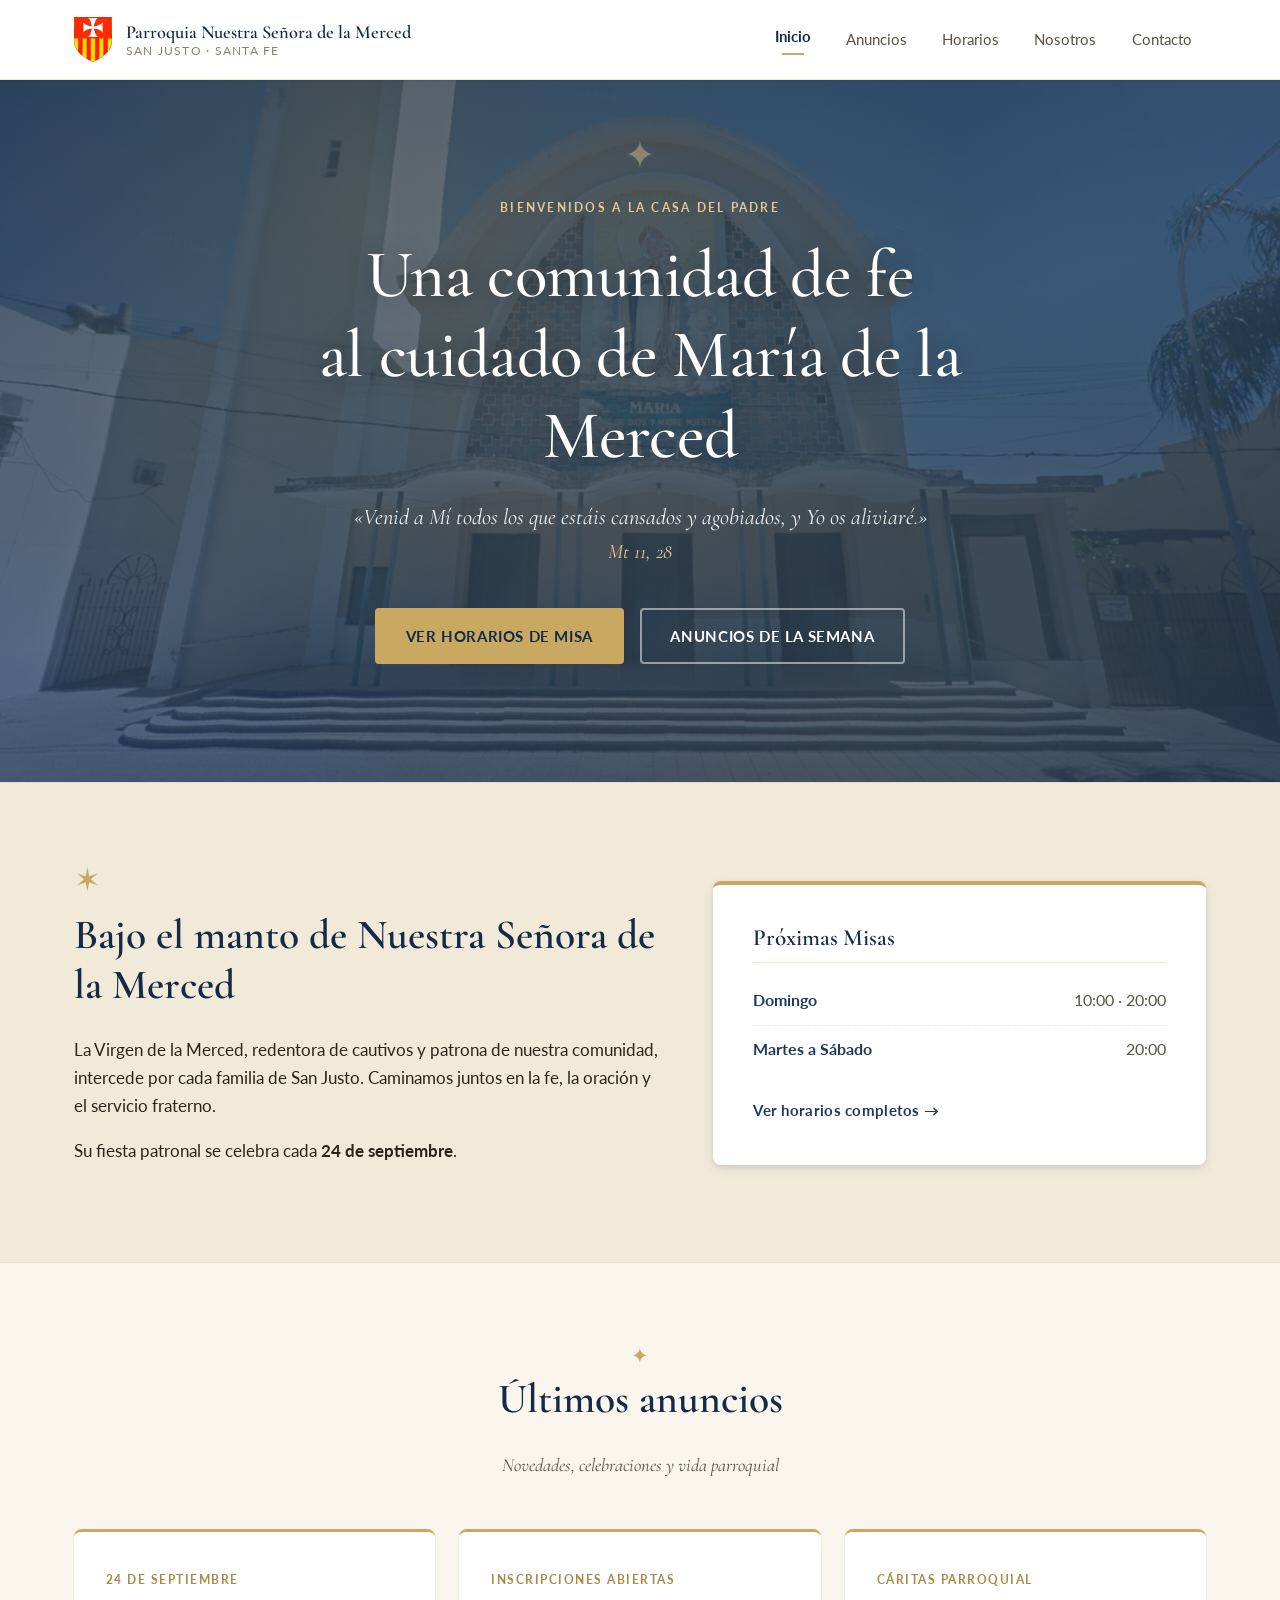
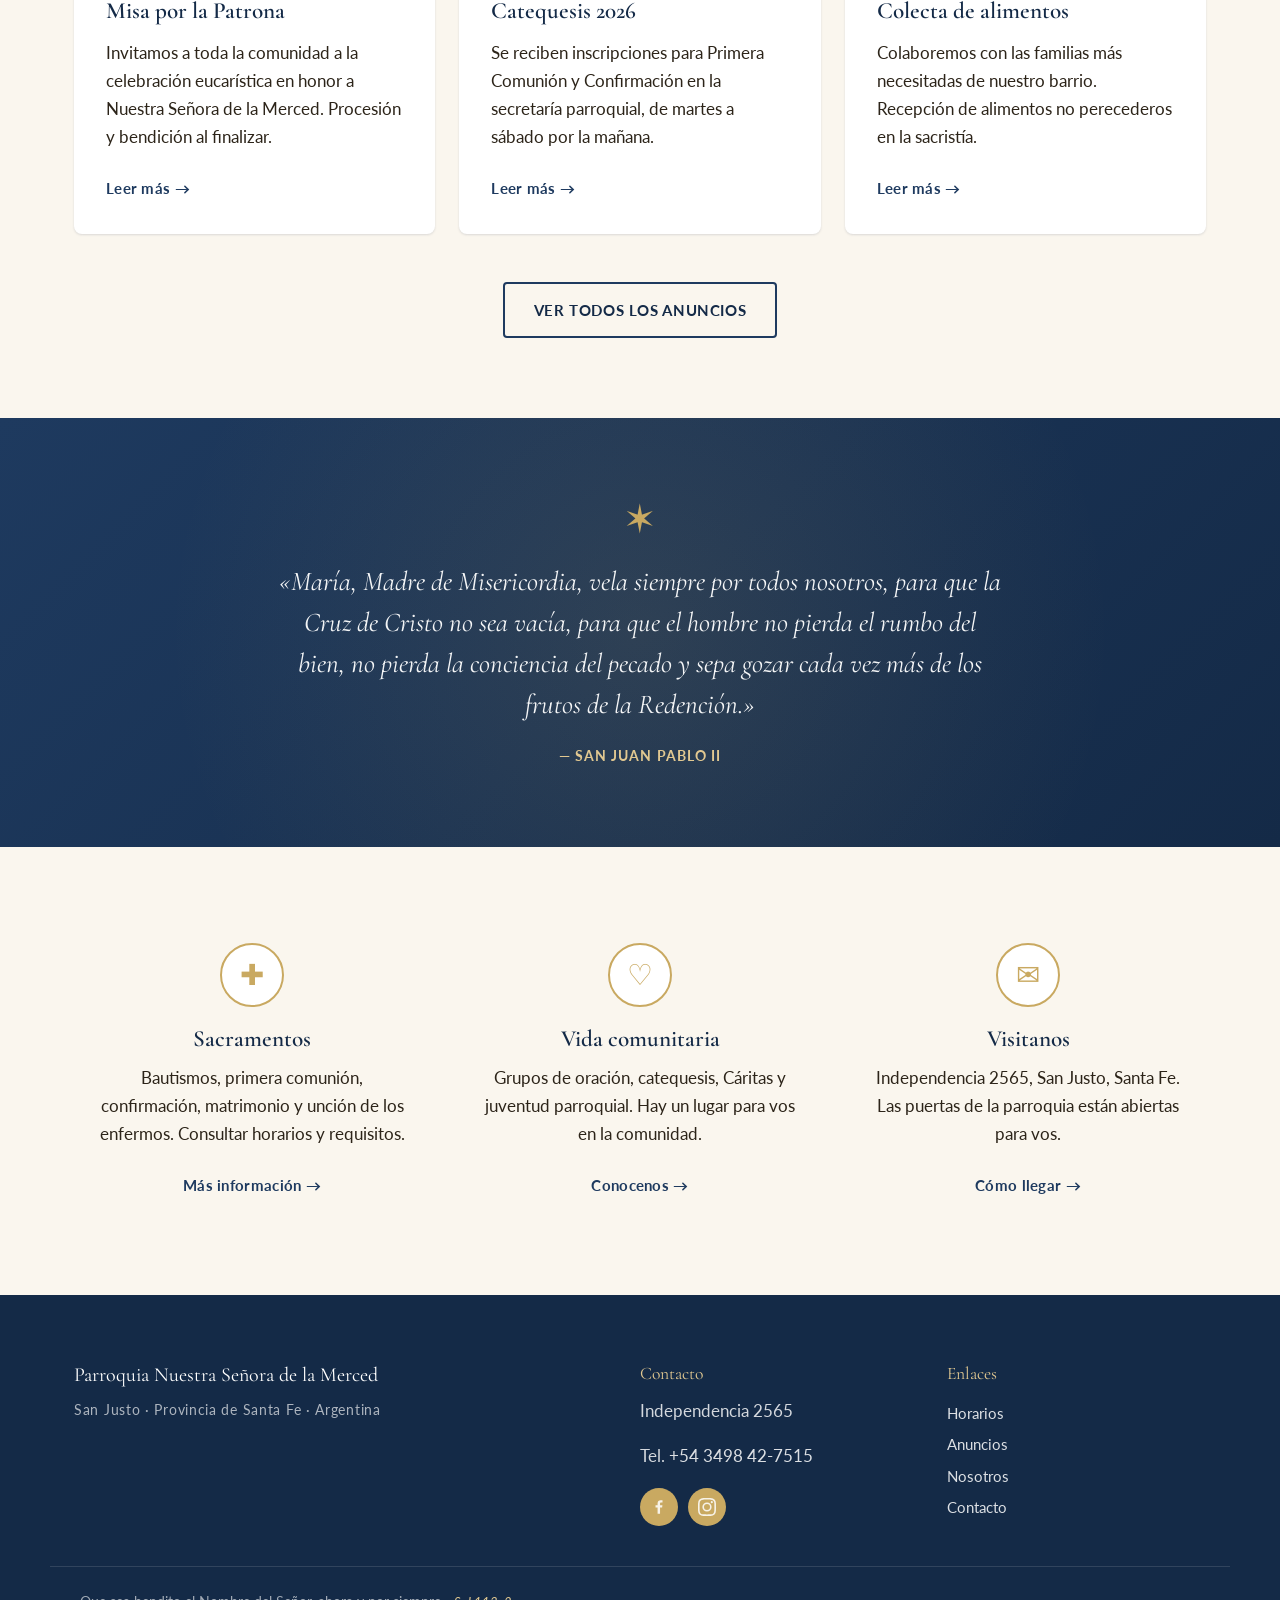
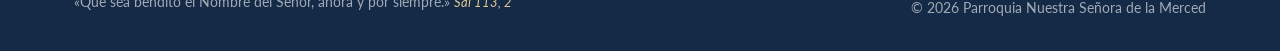
==== index.html @ 60b3f8a2 "Sitio web inicial Parroquia Nuestra Señora de la Merced Sitio estático multipágina con estética cató" ====
<!DOCTYPE html>
<html lang="es-AR">
<head>
  <meta charset="UTF-8">
  <meta name="viewport" content="width=device-width, initial-scale=1.0">
  <title>Parroquia Nuestra Señora de la Merced — San Justo, Santa Fe</title>
  <meta name="description" content="Comunidad parroquial Nuestra Señora de la Merced en San Justo, provincia de Santa Fe. Horarios de misa, anuncios, sacramentos y vida parroquial.">
  <link rel="icon" type="image/x-icon" href="img/favicon.ico">
  <link rel="preconnect" href="https://fonts.googleapis.com">
  <link rel="preconnect" href="https://fonts.gstatic.com" crossorigin>
  <link href="https://fonts.googleapis.com/css2?family=Cormorant+Garamond:wght@400;500;600;700&family=Lato:wght@300;400;700&display=swap" rel="stylesheet">
  <link rel="stylesheet" href="css/styles.css">
</head>
<body>
  <header class="site-header">
    <div class="header-inner container">
      <a href="index.html" class="brand">
        <span class="brand-mark"><img src="img/escudo.png" alt="Escudo parroquial"></span>
        <span class="brand-text">
          <span class="brand-title">Parroquia Nuestra Señora de la Merced</span>
          <span class="brand-sub">San Justo &middot; Santa Fe</span>
        </span>
      </a>
      <button class="nav-toggle" aria-label="Abrir menú" aria-expanded="false">
        <span></span><span></span><span></span>
      </button>
      <nav class="site-nav" aria-label="Principal">
        <a href="index.html" class="active">Inicio</a>
        <a href="anuncios.html">Anuncios</a>
        <a href="horarios.html">Horarios</a>
        <a href="nosotros.html">Nosotros</a>
        <a href="contacto.html">Contacto</a>
      </nav>
    </div>
  </header>

  <main>
    <section class="hero">
      <div class="hero-overlay"></div>
      <div class="hero-content container">
        <p class="eyebrow">Bienvenidos a la casa del Padre</p>
        <h1>Una comunidad de fe<br>al cuidado de María de la Merced</h1>
        <p class="hero-tagline">«Venid a Mí todos los que estáis cansados y agobiados, y Yo os aliviaré.» <span class="cite">Mt 11, 28</span></p>
        <div class="hero-actions">
          <a href="horarios.html" class="btn btn-primary">Ver horarios de misa</a>
          <a href="anuncios.html" class="btn btn-ghost">Anuncios de la semana</a>
        </div>
      </div>
    </section>

    <section class="feature-banner" aria-label="Bienvenida">
      <img src="img/interior.jpg" alt="Interior del templo de Nuestra Señora de la Merced — San Justo, Arquidiócesis de Santa Fe">
    </section>

    <section class="section section-alt">
      <div class="container two-col">
        <div class="ornament-block">
          <div class="ornament" aria-hidden="true">✶</div>
          <h2>Bajo el manto de Nuestra Señora de la Merced</h2>
          <p>La Virgen de la Merced, redentora de cautivos y patrona de nuestra comunidad, intercede por cada familia de San Justo. Caminamos juntos en la fe, la oración y el servicio fraterno.</p>
          <p>Su fiesta patronal se celebra cada <strong>24 de septiembre</strong>.</p>
        </div>
        <div class="schedule-card">
          <h3>Próximas Misas</h3>
          <ul class="mini-schedule">
            <li><span class="day">Domingo</span><span class="time">10:00 &middot; 20:00</span></li>
            <li><span class="day">Martes a Sábado</span><span class="time">20:00</span></li>
          </ul>
          <a href="horarios.html" class="link-arrow">Ver horarios completos →</a>
        </div>
      </div>
    </section>

    <section class="section">
      <div class="container">
        <header class="section-header">
          <span class="ornament-mini" aria-hidden="true">✦</span>
          <h2>Últimos anuncios</h2>
          <p class="section-sub">Novedades, celebraciones y vida parroquial</p>
        </header>
        <div class="cards-grid">
          <article class="card">
            <span class="card-date">24 de septiembre</span>
            <h3>Misa por la Patrona</h3>
            <p>Invitamos a toda la comunidad a la celebración eucarística en honor a Nuestra Señora de la Merced. Procesión y bendición al finalizar.</p>
            <a href="anuncios.html" class="link-arrow">Leer más →</a>
          </article>
          <article class="card">
            <span class="card-date">Inscripciones abiertas</span>
            <h3>Catequesis 2026</h3>
            <p>Se reciben inscripciones para Primera Comunión y Confirmación en la secretaría parroquial, de martes a sábado por la mañana.</p>
            <a href="anuncios.html" class="link-arrow">Leer más →</a>
          </article>
          <article class="card">
            <span class="card-date">Cáritas parroquial</span>
            <h3>Colecta de alimentos</h3>
            <p>Colaboremos con las familias más necesitadas de nuestro barrio. Recepción de alimentos no perecederos en la sacristía.</p>
            <a href="anuncios.html" class="link-arrow">Leer más →</a>
          </article>
        </div>
        <div class="centered-action">
          <a href="anuncios.html" class="btn btn-outline">Ver todos los anuncios</a>
        </div>
      </div>
    </section>

    <section class="section section-dark">
      <div class="container quote-block">
        <div class="ornament-large" aria-hidden="true">✶</div>
        <blockquote>
          «María, Madre de Misericordia, vela siempre por todos nosotros, para que la Cruz de Cristo no sea vacía, para que el hombre no pierda el rumbo del bien, no pierda la conciencia del pecado y sepa gozar cada vez más de los frutos de la Redención.»
        </blockquote>
        <p class="quote-author">— San Juan Pablo II</p>
      </div>
    </section>

    <section class="section">
      <div class="container three-col">
        <div class="info-block">
          <div class="info-icon" aria-hidden="true">✚</div>
          <h3>Sacramentos</h3>
          <p>Bautismos, primera comunión, confirmación, matrimonio y unción de los enfermos. Consultar horarios y requisitos.</p>
          <a href="horarios.html" class="link-arrow">Más información →</a>
        </div>
        <div class="info-block">
          <div class="info-icon" aria-hidden="true">♡</div>
          <h3>Vida comunitaria</h3>
          <p>Grupos de oración, catequesis, Cáritas y juventud parroquial. Hay un lugar para vos en la comunidad.</p>
          <a href="nosotros.html" class="link-arrow">Conocenos →</a>
        </div>
        <div class="info-block">
          <div class="info-icon" aria-hidden="true">✉</div>
          <h3>Visitanos</h3>
          <p>Independencia 2565, San Justo, Santa Fe. Las puertas de la parroquia están abiertas para vos.</p>
          <a href="contacto.html" class="link-arrow">Cómo llegar →</a>
        </div>
      </div>
    </section>
  </main>

  <footer class="site-footer">
    <div class="container footer-grid">
      <div>
        <p class="footer-brand">Parroquia Nuestra Señora de la Merced</p>
        <p class="footer-sub">San Justo &middot; Provincia de Santa Fe &middot; Argentina</p>
      </div>
      <div>
        <p class="footer-heading">Contacto</p>
        <p>Independencia 2565</p>
        <p>Tel. <a href="tel:+543498427515">+54 3498 42-7515</a></p>
        <div class="footer-social">
          <a href="https://www.facebook.com/lamercedsj/" target="_blank" rel="noopener" class="social-link" aria-label="Facebook">
            <svg viewBox="0 0 24 24" aria-hidden="true"><path d="M13.397 20.997v-8.196h2.765l.412-3.209h-3.177V7.548c0-.926.258-1.56 1.587-1.56h1.684V3.127c-.292-.039-1.292-.125-2.46-.125-2.434 0-4.097 1.486-4.097 4.213v2.355h-2.752v3.209h2.752v8.218h3.286z"/></svg>
          </a>
          <a href="https://www.instagram.com/lamercedsj/" target="_blank" rel="noopener" class="social-link" aria-label="Instagram">
            <svg viewBox="0 0 24 24" aria-hidden="true"><path d="M12 2.163c3.204 0 3.584.012 4.85.07 3.252.148 4.771 1.691 4.919 4.919.058 1.265.069 1.645.069 4.849 0 3.205-.012 3.584-.069 4.849-.149 3.225-1.664 4.771-4.919 4.919-1.266.058-1.644.07-4.85.07-3.204 0-3.584-.012-4.849-.07-3.26-.149-4.771-1.699-4.919-4.92-.058-1.265-.07-1.644-.07-4.849 0-3.204.013-3.583.07-4.849.149-3.227 1.664-4.771 4.919-4.919 1.266-.057 1.645-.069 4.849-.069zM12 0C8.741 0 8.333.014 7.053.072 2.695.272.273 2.69.073 7.052.014 8.333 0 8.741 0 12c0 3.259.014 3.668.072 4.948.2 4.358 2.618 6.78 6.98 6.98C8.333 23.986 8.741 24 12 24c3.259 0 3.668-.014 4.948-.072 4.354-.2 6.782-2.618 6.979-6.98.059-1.28.073-1.689.073-4.948 0-3.259-.014-3.667-.072-4.947-.196-4.354-2.617-6.78-6.979-6.98C15.668.014 15.259 0 12 0zm0 5.838a6.162 6.162 0 100 12.324 6.162 6.162 0 000-12.324zM12 16a4 4 0 110-8 4 4 0 010 8zm6.406-11.845a1.44 1.44 0 100 2.881 1.44 1.44 0 000-2.881z"/></svg>
          </a>
        </div>
      </div>
      <div>
        <p class="footer-heading">Enlaces</p>
        <ul class="footer-links">
          <li><a href="horarios.html">Horarios</a></li>
          <li><a href="anuncios.html">Anuncios</a></li>
          <li><a href="nosotros.html">Nosotros</a></li>
          <li><a href="contacto.html">Contacto</a></li>
        </ul>
      </div>
    </div>
    <div class="container footer-bottom">
      <p>«Que sea bendito el Nombre del Señor, ahora y por siempre.» <span class="cite">Sal 113, 2</span></p>
      <p class="copyright">© <span id="year"></span> Parroquia Nuestra Señora de la Merced</p>
    </div>
  </footer>

  <script src="js/main.js"></script>
</body>
</html>
---- css/styles.css ----
/* =========================================================
   Parroquia Nuestra Señora de la Merced — Hoja de estilos
   Paleta: azul mariano, dorado, crema. Estilo clásico católico.
   ========================================================= */

:root {
  --color-primary: #1e3a5f;
  --color-primary-dark: #142a47;
  --color-primary-light: #2d4f7a;
  --color-gold: #c9a961;
  --color-gold-dark: #a88b46;
  --color-gold-light: #e1c891;
  --color-cream: #faf6ee;
  --color-cream-dark: #f1ead9;
  --color-text: #2c2419;
  --color-text-soft: #5a5246;
  --color-muted: #8a8275;
  --color-white: #ffffff;
  --color-overlay: rgba(20, 42, 71, 0.78);

  --font-serif: 'Cormorant Garamond', 'Garamond', Georgia, serif;
  --font-sans: 'Lato', -apple-system, BlinkMacSystemFont, 'Segoe UI', sans-serif;

  --shadow-sm: 0 1px 3px rgba(20, 42, 71, 0.08), 0 1px 2px rgba(20, 42, 71, 0.06);
  --shadow-md: 0 4px 12px rgba(20, 42, 71, 0.10), 0 2px 4px rgba(20, 42, 71, 0.06);
  --shadow-lg: 0 12px 32px rgba(20, 42, 71, 0.14);

  --radius-sm: 4px;
  --radius-md: 8px;

  --container-max: 1180px;
  --container-narrow: 760px;
}

/* ---------- Reset / base ---------- */
*, *::before, *::after { box-sizing: border-box; }
html { scroll-behavior: smooth; }
body {
  margin: 0;
  font-family: var(--font-sans);
  font-size: 17px;
  line-height: 1.65;
  color: var(--color-text);
  background: var(--color-cream);
  -webkit-font-smoothing: antialiased;
  -moz-osx-font-smoothing: grayscale;
}
img { max-width: 100%; display: block; }
a { color: var(--color-primary); text-decoration: none; transition: color .2s ease; }
a:hover { color: var(--color-gold-dark); }

h1, h2, h3, h4 {
  font-family: var(--font-serif);
  font-weight: 600;
  color: var(--color-primary-dark);
  line-height: 1.2;
  margin: 0 0 .6em;
}
h1 { font-size: clamp(2.4rem, 5vw, 3.8rem); letter-spacing: -0.01em; }
h2 { font-size: clamp(1.8rem, 3.5vw, 2.6rem); }
h3 { font-size: 1.45rem; }

p { margin: 0 0 1em; }

.container {
  max-width: var(--container-max);
  margin: 0 auto;
  padding: 0 1.5rem;
}
.container.narrow {
  max-width: var(--container-narrow);
}

.cite {
  font-style: italic;
  color: var(--color-gold-dark);
  font-size: 0.92em;
  white-space: nowrap;
}

.eyebrow {
  text-transform: uppercase;
  letter-spacing: 0.18em;
  font-size: 0.78rem;
  color: var(--color-gold);
  font-weight: 700;
  margin-bottom: 1rem;
}

/* ---------- Header / Navegación ---------- */
.site-header {
  background: var(--color-white);
  border-bottom: 1px solid var(--color-cream-dark);
  box-shadow: var(--shadow-sm);
  position: sticky;
  top: 0;
  z-index: 100;
}
.header-inner {
  display: flex;
  align-items: center;
  justify-content: space-between;
  gap: 2rem;
  padding-top: 1rem;
  padding-bottom: 1rem;
}
.brand {
  display: flex;
  align-items: center;
  gap: 0.85rem;
  color: var(--color-primary-dark);
}
.brand:hover { color: var(--color-primary-dark); }
.brand-mark {
  font-size: 1.8rem;
  color: var(--color-gold);
  line-height: 1;
  display: flex;
  align-items: center;
}
.brand-mark img {
  width: 38px;
  height: auto;
  display: block;
}
.brand-text { display: flex; flex-direction: column; line-height: 1.1; }
.brand-title {
  font-family: var(--font-serif);
  font-weight: 600;
  font-size: 1.15rem;
  color: var(--color-primary-dark);
}
.brand-sub {
  font-size: 0.78rem;
  letter-spacing: 0.1em;
  text-transform: uppercase;
  color: var(--color-muted);
  margin-top: 2px;
}

.site-nav {
  display: flex;
  gap: 0.4rem;
  align-items: center;
}
.site-nav a {
  font-size: 0.95rem;
  font-weight: 400;
  padding: 0.5rem 0.9rem;
  border-radius: var(--radius-sm);
  color: var(--color-text-soft);
  position: relative;
  transition: color .2s, background .2s;
}
.site-nav a:hover { color: var(--color-primary); background: var(--color-cream); }
.site-nav a.active {
  color: var(--color-primary-dark);
  font-weight: 700;
}
.site-nav a.active::after {
  content: "";
  display: block;
  width: 22px;
  height: 2px;
  background: var(--color-gold);
  margin: 4px auto 0;
}

.nav-toggle {
  display: none;
  flex-direction: column;
  gap: 5px;
  width: 36px;
  height: 36px;
  background: transparent;
  border: 0;
  cursor: pointer;
  padding: 8px 6px;
  align-items: stretch;
  justify-content: center;
}
.nav-toggle span {
  display: block;
  height: 2px;
  background: var(--color-primary-dark);
  transition: transform .2s;
}

/* ---------- Hero (home) ---------- */
.hero {
  position: relative;
  min-height: 78vh;
  display: flex;
  align-items: center;
  justify-content: center;
  text-align: center;
  color: var(--color-white);
  overflow: hidden;
  background:
    linear-gradient(160deg, rgba(20,42,71,0.78) 0%, rgba(30,58,95,0.72) 50%, rgba(20,42,71,0.85) 100%),
    url('../img/fachada.jpg') center 30% / cover no-repeat;
}
.hero::before {
  content: "";
  position: absolute;
  inset: 0;
  background-image:
    radial-gradient(circle at 30% 20%, rgba(201, 169, 97, 0.18), transparent 55%),
    radial-gradient(circle at 70% 80%, rgba(201, 169, 97, 0.12), transparent 60%);
  pointer-events: none;
}
.hero::after {
  content: "✦";
  position: absolute;
  top: 6%;
  left: 50%;
  transform: translateX(-50%);
  color: rgba(225, 200, 145, 0.45);
  font-size: 2.4rem;
  pointer-events: none;
}
.hero-content {
  position: relative;
  z-index: 2;
  padding: 5rem 1.5rem;
  max-width: 900px;
}
.hero-content .eyebrow { color: var(--color-gold-light); }
.hero h1 {
  color: var(--color-white);
  font-weight: 500;
  font-size: clamp(2.4rem, 5.5vw, 4.2rem);
  margin-bottom: 1.5rem;
  text-shadow: 0 2px 24px rgba(0,0,0,0.35);
}
.hero-tagline {
  font-family: var(--font-serif);
  font-style: italic;
  font-size: clamp(1.15rem, 2vw, 1.4rem);
  color: rgba(255,255,255,0.92);
  max-width: 640px;
  margin: 0 auto 2.5rem;
  line-height: 1.5;
}
.hero-tagline .cite { color: var(--color-gold-light); }
.hero-actions {
  display: flex;
  gap: 1rem;
  justify-content: center;
  flex-wrap: wrap;
}

/* ---------- Botones ---------- */
.btn {
  display: inline-block;
  padding: 0.85rem 1.8rem;
  font-family: var(--font-sans);
  font-size: 0.95rem;
  font-weight: 700;
  letter-spacing: 0.04em;
  text-transform: uppercase;
  border-radius: var(--radius-sm);
  border: 2px solid transparent;
  cursor: pointer;
  transition: all .2s ease;
  text-align: center;
}
.btn-primary {
  background: var(--color-gold);
  color: var(--color-primary-dark);
  border-color: var(--color-gold);
}
.btn-primary:hover {
  background: var(--color-gold-dark);
  border-color: var(--color-gold-dark);
  color: var(--color-white);
}
.btn-ghost {
  background: transparent;
  color: var(--color-white);
  border-color: rgba(255,255,255,0.5);
}
.btn-ghost:hover {
  background: rgba(255,255,255,0.1);
  border-color: var(--color-white);
  color: var(--color-white);
}
.btn-outline {
  background: transparent;
  color: var(--color-primary-dark);
  border-color: var(--color-primary);
}
.btn-outline:hover {
  background: var(--color-primary);
  color: var(--color-white);
}
.link-arrow {
  display: inline-block;
  font-weight: 700;
  font-size: 0.92rem;
  letter-spacing: 0.02em;
  color: var(--color-primary);
  margin-top: 0.5rem;
}
.link-arrow:hover { color: var(--color-gold-dark); }

/* ---------- Page hero (subpáginas) ---------- */
.page-hero {
  background:
    radial-gradient(circle at 80% 30%, rgba(201, 169, 97, 0.15), transparent 55%),
    linear-gradient(140deg, #142a47 0%, #1e3a5f 100%);
  color: var(--color-white);
  padding: 5rem 0 4rem;
  text-align: center;
  position: relative;
}
.page-hero::after {
  content: "";
  display: block;
  width: 60px;
  height: 2px;
  background: var(--color-gold);
  margin: 1.5rem auto 0;
}
.page-hero h1 {
  color: var(--color-white);
  font-weight: 500;
  margin-bottom: 0.5rem;
}
.page-hero .eyebrow { color: var(--color-gold-light); }
.page-sub {
  font-family: var(--font-serif);
  font-style: italic;
  font-size: 1.2rem;
  opacity: 0.92;
  margin: 0;
}

/* ---------- Secciones ---------- */
.section {
  padding: 5rem 0;
}
.section-alt {
  background: var(--color-cream-dark);
  border-top: 1px solid rgba(201,169,97,0.2);
  border-bottom: 1px solid rgba(201,169,97,0.2);
}
.section-dark {
  background:
    radial-gradient(circle at 50% 50%, rgba(201,169,97,0.12), transparent 70%),
    linear-gradient(135deg, #1e3a5f, #142a47);
  color: var(--color-white);
}
.section-dark h2, .section-dark h3 { color: var(--color-white); }

.section-header {
  text-align: center;
  margin-bottom: 3rem;
}
.section-sub {
  color: var(--color-text-soft);
  font-family: var(--font-serif);
  font-style: italic;
  font-size: 1.15rem;
  margin: 0;
}

/* ---------- Ornamentos ---------- */
.ornament, .ornament-large, .ornament-mini {
  color: var(--color-gold);
  text-align: center;
  line-height: 1;
}
.ornament { font-size: 2rem; margin-bottom: 1rem; }
.ornament-large { font-size: 2.5rem; margin-bottom: 1.5rem; }
.ornament-mini { font-size: 1.3rem; display: inline-block; margin-bottom: 0.6rem; }
.ornament-mini.centered { display: block; }

.divider {
  text-align: center;
  margin: 3rem 0;
  position: relative;
}
.divider::before {
  content: "";
  position: absolute;
  top: 50%;
  left: 0;
  right: 0;
  height: 1px;
  background: linear-gradient(to right, transparent, var(--color-gold-light), transparent);
}
.divider span {
  position: relative;
  display: inline-block;
  background: var(--color-cream);
  padding: 0 1rem;
  color: var(--color-gold);
  font-size: 1.1rem;
}
.end-mark {
  text-align: center;
  color: var(--color-gold);
  font-size: 1.5rem;
  margin-top: 3rem;
  letter-spacing: 1rem;
  padding-left: 1rem;
}

/* ---------- Layouts ---------- */
.two-col {
  display: grid;
  grid-template-columns: 1.2fr 1fr;
  gap: 3rem;
  align-items: center;
}
.three-col {
  display: grid;
  grid-template-columns: repeat(3, 1fr);
  gap: 2rem;
}
.cards-grid {
  display: grid;
  grid-template-columns: repeat(auto-fit, minmax(280px, 1fr));
  gap: 1.5rem;
}
.centered-action {
  text-align: center;
  margin-top: 3rem;
}
.centered-text { text-align: center; }

/* ---------- Schedule card (home) ---------- */
.schedule-card {
  background: var(--color-white);
  padding: 2.5rem;
  border-radius: var(--radius-md);
  box-shadow: var(--shadow-md);
  border-top: 4px solid var(--color-gold);
}
.schedule-card h3 {
  margin-top: 0;
  color: var(--color-primary-dark);
  border-bottom: 1px solid var(--color-cream-dark);
  padding-bottom: 0.6rem;
}
.mini-schedule {
  list-style: none;
  padding: 0;
  margin: 0 0 1rem;
}
.mini-schedule li {
  display: flex;
  justify-content: space-between;
  gap: 1rem;
  padding: 0.7rem 0;
  border-bottom: 1px dashed var(--color-cream-dark);
  font-size: 0.98rem;
}
.mini-schedule li:last-child { border-bottom: 0; }
.mini-schedule .day { font-weight: 700; color: var(--color-primary); }
.mini-schedule .time { color: var(--color-text-soft); }

.ornament-block .ornament { text-align: left; }

/* ---------- Cards ---------- */
.card {
  background: var(--color-white);
  padding: 2rem;
  border-radius: var(--radius-md);
  box-shadow: var(--shadow-sm);
  border-top: 3px solid var(--color-gold);
  transition: transform .2s, box-shadow .2s;
}
.card:hover {
  transform: translateY(-3px);
  box-shadow: var(--shadow-md);
}
.card h3 { margin: 0.4rem 0 0.8rem; }
.card-date {
  font-size: 0.78rem;
  text-transform: uppercase;
  letter-spacing: 0.12em;
  color: var(--color-gold-dark);
  font-weight: 700;
}

/* ---------- Quote block ---------- */
.quote-block {
  text-align: center;
  max-width: 820px;
}
.quote-block blockquote {
  font-family: var(--font-serif);
  font-style: italic;
  font-size: clamp(1.3rem, 2.4vw, 1.7rem);
  line-height: 1.5;
  margin: 0 0 1.2rem;
  color: rgba(255,255,255,0.95);
  position: relative;
  padding: 0 1.5rem;
}
.quote-block blockquote::before,
.quote-block blockquote::after {
  color: var(--color-gold-light);
  font-size: 2rem;
  font-family: var(--font-serif);
  line-height: 0;
  vertical-align: -0.2em;
}
.quote-author {
  color: var(--color-gold-light);
  letter-spacing: 0.08em;
  text-transform: uppercase;
  font-size: 0.85rem;
  font-weight: 700;
  margin: 0;
}

/* ---------- Info blocks (3-col home) ---------- */
.info-block {
  text-align: center;
  padding: 1rem;
}
.info-icon {
  width: 64px;
  height: 64px;
  margin: 0 auto 1.2rem;
  display: flex;
  align-items: center;
  justify-content: center;
  font-size: 1.8rem;
  color: var(--color-gold);
  border: 2px solid var(--color-gold);
  border-radius: 50%;
  background: var(--color-white);
}
.info-block h3 { margin-bottom: 0.6rem; }

/* ---------- Anuncios (página) ---------- */
.announcement {
  background: var(--color-white);
  padding: 2.5rem;
  border-radius: var(--radius-md);
  box-shadow: var(--shadow-sm);
  border-left: 4px solid var(--color-gold);
  margin-bottom: 2rem;
}
.announcement-head {
  display: flex;
  align-items: center;
  gap: 1rem;
  margin-bottom: 0.6rem;
  flex-wrap: wrap;
}
.announcement-date {
  color: var(--color-primary);
  font-weight: 700;
  text-transform: uppercase;
  letter-spacing: 0.08em;
  font-size: 0.85rem;
}
.announcement-tag {
  background: var(--color-cream-dark);
  color: var(--color-gold-dark);
  padding: 0.2rem 0.7rem;
  border-radius: 999px;
  font-size: 0.75rem;
  text-transform: uppercase;
  letter-spacing: 0.08em;
  font-weight: 700;
}
.announcement h2 {
  margin: 0.2rem 0 1rem;
  font-size: 1.7rem;
}
.announcement p:last-child { margin-bottom: 0; }

/* ---------- Schedule (horarios) ---------- */
.schedule-grid {
  display: grid;
  grid-template-columns: repeat(auto-fit, minmax(310px, 1fr));
  gap: 2rem;
}
.schedule-block {
  background: var(--color-white);
  padding: 2.2rem;
  border-radius: var(--radius-md);
  box-shadow: var(--shadow-sm);
  border-top: 4px solid var(--color-primary);
}
.schedule-icon {
  font-size: 2rem;
  color: var(--color-gold);
  margin-bottom: 0.5rem;
  line-height: 1;
}
.schedule-block h2 {
  font-size: 1.6rem;
  margin: 0 0 1rem;
}
.schedule-table {
  width: 100%;
  border-collapse: collapse;
  margin: 0.5rem 0;
}
.schedule-table th, .schedule-table td {
  text-align: left;
  padding: 0.7rem 0;
  border-bottom: 1px dashed var(--color-cream-dark);
  font-weight: 400;
  vertical-align: top;
}
.schedule-table th {
  color: var(--color-primary);
  font-weight: 700;
  font-size: 0.95rem;
  white-space: nowrap;
  padding-right: 1rem;
}
.schedule-table td {
  color: var(--color-text-soft);
  text-align: right;
}
.schedule-table tr:last-child th,
.schedule-table tr:last-child td { border-bottom: 0; }
.schedule-note {
  font-size: 0.9rem;
  color: var(--color-muted);
  font-style: italic;
  margin: 1rem 0 0;
}

.sacraments-grid {
  display: grid;
  grid-template-columns: repeat(auto-fit, minmax(280px, 1fr));
  gap: 1.5rem;
}
.sacrament {
  background: var(--color-white);
  padding: 1.8rem;
  border-radius: var(--radius-md);
  box-shadow: var(--shadow-sm);
  border-bottom: 3px solid var(--color-gold);
}
.sacrament h3 {
  color: var(--color-primary-dark);
  border-bottom: 1px solid var(--color-cream-dark);
  padding-bottom: 0.5rem;
  margin-bottom: 0.8rem;
}
.sacrament-req {
  font-size: 0.92rem;
  color: var(--color-text-soft);
  margin-top: 0.8rem;
  padding-top: 0.8rem;
  border-top: 1px dashed var(--color-cream-dark);
}

/* ---------- Prose (Nosotros) ---------- */
.prose h2 {
  text-align: center;
  margin-bottom: 1.5rem;
}
.prose p {
  font-size: 1.07rem;
  line-height: 1.75;
  color: var(--color-text-soft);
}
.prose strong { color: var(--color-text); }
.bullet-list {
  list-style: none;
  padding: 0;
  margin: 1.2rem 0;
}
.bullet-list li {
  padding: 0.5rem 0 0.5rem 1.8rem;
  position: relative;
  color: var(--color-text-soft);
  line-height: 1.6;
}
.bullet-list li::before {
  content: "✦";
  position: absolute;
  left: 0;
  top: 0.55rem;
  color: var(--color-gold);
  font-size: 0.9rem;
}

/* ---------- Contacto ---------- */
.contact-grid {
  display: grid;
  grid-template-columns: 1fr 1.2fr;
  gap: 2.5rem;
  align-items: stretch;
}
.contact-info {
  display: grid;
  grid-template-columns: repeat(2, 1fr);
  gap: 1.2rem;
  align-content: start;
}
.contact-card {
  background: var(--color-white);
  padding: 1.6rem;
  border-radius: var(--radius-md);
  box-shadow: var(--shadow-sm);
  text-align: center;
  border-top: 3px solid var(--color-gold);
}
.contact-icon {
  font-size: 1.7rem;
  color: var(--color-gold);
  margin-bottom: 0.4rem;
}
.contact-card h3 {
  font-size: 1.15rem;
  margin: 0 0 0.4rem;
}
.contact-card p {
  font-size: 0.95rem;
  color: var(--color-text-soft);
  margin: 0;
}
.map-wrapper {
  background: var(--color-white);
  padding: 0.8rem;
  border-radius: var(--radius-md);
  box-shadow: var(--shadow-md);
  display: flex;
  flex-direction: column;
  min-height: 360px;
}
.map-wrapper iframe {
  flex: 1;
  width: 100%;
  border: 0;
  border-radius: var(--radius-sm);
  min-height: 360px;
}
.map-link {
  text-align: center;
  margin: 0.8rem 0 0.2rem;
  font-size: 0.9rem;
}

/* ---------- Footer ---------- */
.site-footer {
  background: var(--color-primary-dark);
  color: rgba(255,255,255,0.82);
  padding: 4rem 0 1.5rem;
  margin-top: 0;
}
.footer-grid {
  display: grid;
  grid-template-columns: 2fr 1fr 1fr;
  gap: 3rem;
  padding-bottom: 2.5rem;
  border-bottom: 1px solid rgba(255,255,255,0.12);
}
.footer-brand {
  font-family: var(--font-serif);
  font-size: 1.25rem;
  color: var(--color-white);
  margin: 0 0 0.4rem;
}
.footer-sub {
  font-size: 0.88rem;
  color: rgba(255,255,255,0.65);
  letter-spacing: 0.05em;
  margin: 0;
}
.footer-heading {
  font-family: var(--font-serif);
  font-size: 1.1rem;
  color: var(--color-gold-light);
  margin: 0 0 0.6rem;
}
.site-footer a { color: rgba(255,255,255,0.85); }
.site-footer a:hover { color: var(--color-gold-light); }
.footer-links {
  list-style: none;
  padding: 0;
  margin: 0;
}
.footer-links li { padding: 0.2rem 0; font-size: 0.95rem; }
.footer-bottom {
  padding-top: 1.5rem;
  display: flex;
  justify-content: space-between;
  align-items: center;
  flex-wrap: wrap;
  gap: 1rem;
  font-size: 0.85rem;
  color: rgba(255,255,255,0.6);
}
.footer-bottom .cite { color: var(--color-gold-light); }
.copyright { margin: 0; }

/* ---------- Íconos redes sociales (footer) ---------- */
.footer-social {
  margin: 1rem 0 0;
  display: flex;
  gap: 0.6rem;
  align-items: center;
}
.social-link {
  display: inline-flex;
  align-items: center;
  justify-content: center;
  width: 38px;
  height: 38px;
  border-radius: 50%;
  background: var(--color-gold);
  color: var(--color-primary-dark);
  transition: background 0.2s ease, transform 0.2s ease;
}
.social-link:hover {
  background: var(--color-gold-light);
  color: var(--color-primary-dark);
  transform: translateY(-2px);
}
.social-link svg {
  width: 18px;
  height: 18px;
  fill: currentColor;
}

/* ---------- Banner interior (home, solo mobile) ---------- */
.feature-banner {
  display: none;
  width: 100%;
  margin: 0;
  background: var(--color-cream-dark);
}
.feature-banner img {
  width: 100%;
  height: auto;
  display: block;
}
@media (max-width: 720px) {
  .feature-banner { display: block; }
}

/* ---------- Patrona block (Nosotros) ---------- */
.patrona-block {
  display: grid;
  grid-template-columns: 1fr 1.4fr;
  gap: 3rem;
  align-items: center;
  margin: 1rem 0 2rem;
}
.patrona-image {
  position: relative;
  padding: 0.8rem;
  background: var(--color-white);
  border-radius: var(--radius-md);
  box-shadow: var(--shadow-md);
}
.patrona-image::before {
  content: "";
  position: absolute;
  inset: 0;
  border: 1px solid var(--color-gold-light);
  border-radius: var(--radius-md);
  pointer-events: none;
  margin: 6px;
}
.patrona-image img {
  width: 100%;
  height: auto;
  display: block;
  border-radius: var(--radius-sm);
}
.patrona-caption {
  font-family: var(--font-serif);
  font-style: italic;
  font-size: 0.95rem;
  color: var(--color-muted);
  text-align: center;
  margin: 0.8rem 0 0;
}

/* ---------- Page hero con imagen ---------- */
.page-hero.with-image {
  background:
    linear-gradient(160deg, rgba(20,42,71,0.82) 0%, rgba(30,58,95,0.78) 100%),
    url('../img/fachada.jpg') center 35% / cover no-repeat;
  padding: 6rem 0 5rem;
}

/* ---------- Responsive ---------- */
@media (max-width: 900px) {
  .two-col { grid-template-columns: 1fr; gap: 2.5rem; }
  .three-col { grid-template-columns: 1fr; gap: 2.5rem; }
  .contact-grid { grid-template-columns: 1fr; }
  .contact-info { grid-template-columns: repeat(2, 1fr); }
  .footer-grid { grid-template-columns: 1fr 1fr; gap: 2rem; }
  .patrona-block { grid-template-columns: 1fr; gap: 2rem; max-width: 460px; margin-left: auto; margin-right: auto; }
}
@media (max-width: 720px) {
  body { font-size: 16px; }
  .section { padding: 3.5rem 0; }
  .hero { min-height: 70vh; }
  .nav-toggle { display: flex; }
  .site-nav {
    display: none;
    position: absolute;
    top: 100%;
    left: 0;
    right: 0;
    background: var(--color-white);
    flex-direction: column;
    padding: 1rem;
    gap: 0;
    box-shadow: var(--shadow-md);
    border-top: 1px solid var(--color-cream-dark);
  }
  .site-nav.open { display: flex; }
  .site-nav a {
    padding: 0.85rem 1rem;
    border-radius: 0;
    border-bottom: 1px solid var(--color-cream-dark);
  }
  .site-nav a:last-child { border-bottom: 0; }
  .site-nav a.active::after { display: none; }
  .header-inner { flex-wrap: wrap; position: relative; }
  .brand-title { font-size: 1rem; }
  .footer-grid { grid-template-columns: 1fr; gap: 2rem; }
  .contact-info { grid-template-columns: 1fr; }
  .schedule-card, .announcement, .schedule-block { padding: 1.6rem; }
}
@media (max-width: 480px) {
  .brand-title { font-size: 0.95rem; }
  .brand-sub { font-size: 0.7rem; }
  .hero-actions { flex-direction: column; align-items: stretch; }
  .btn { width: 100%; }
}
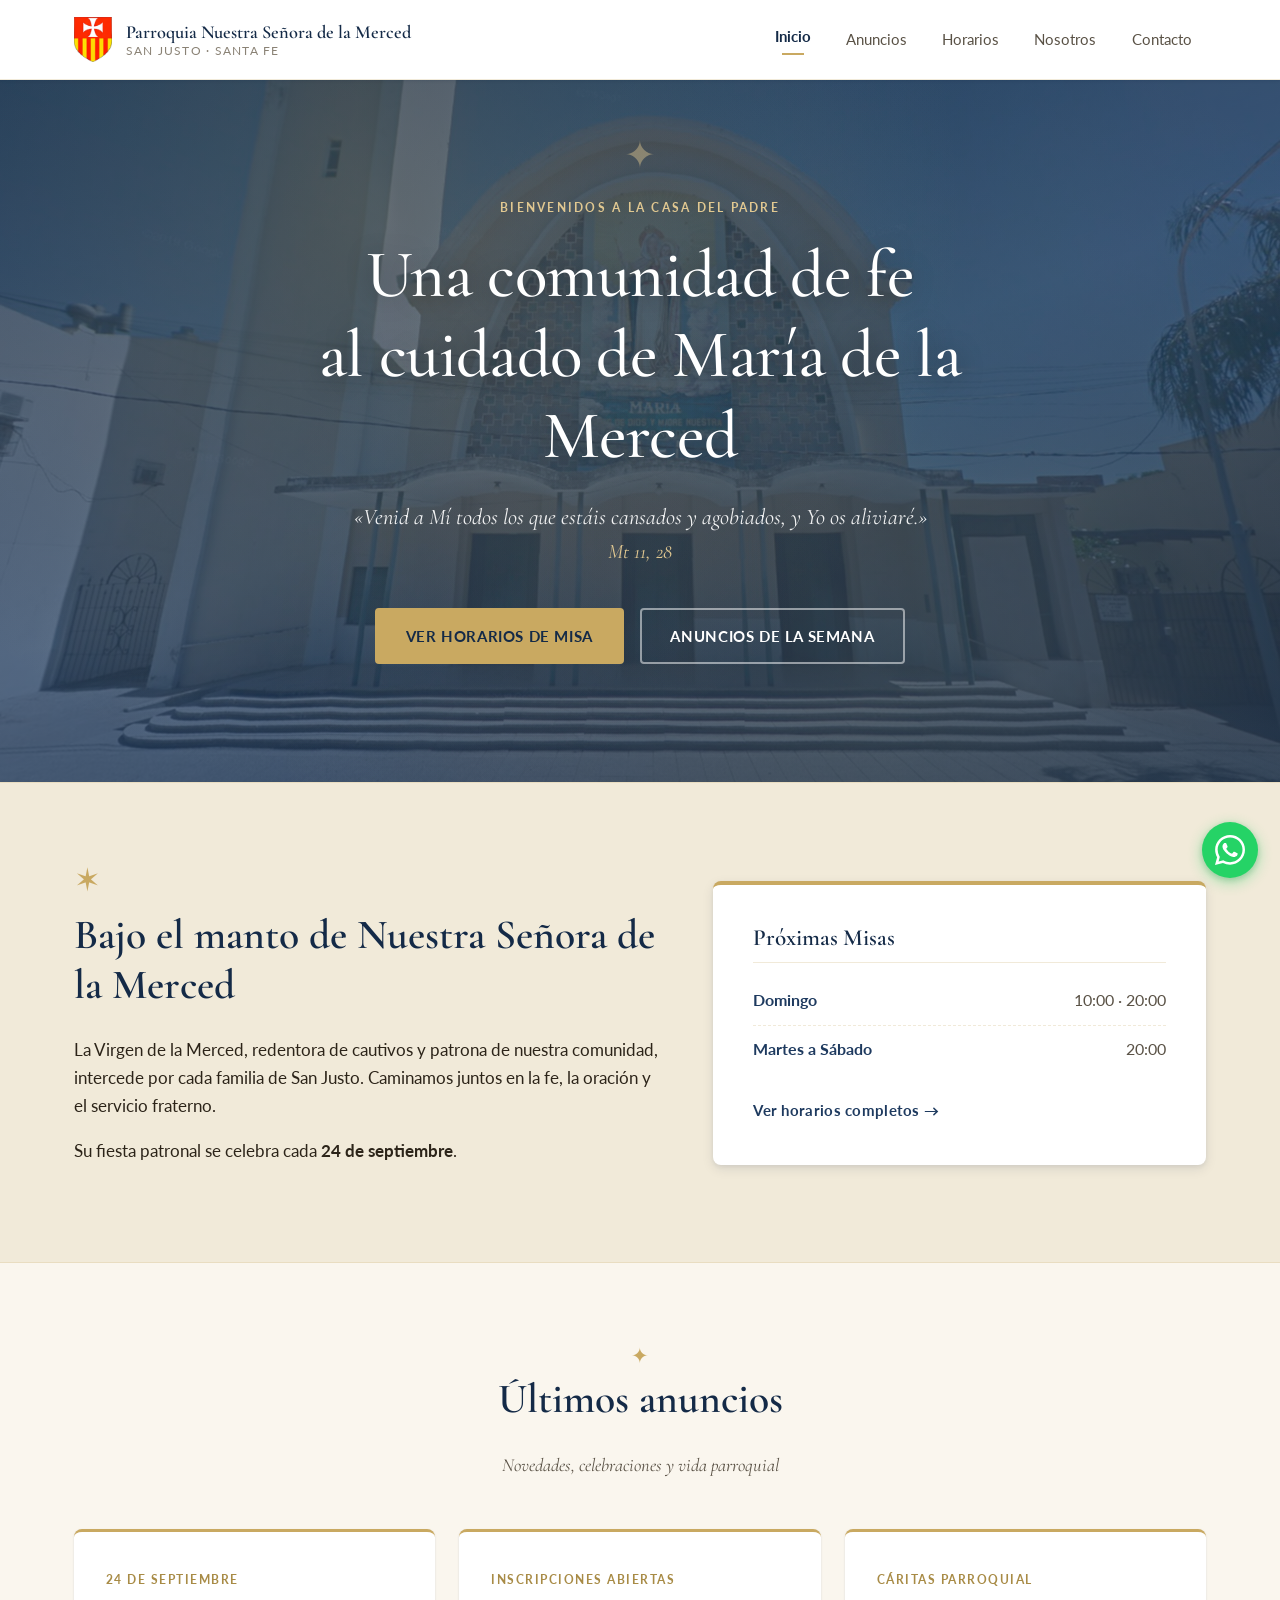
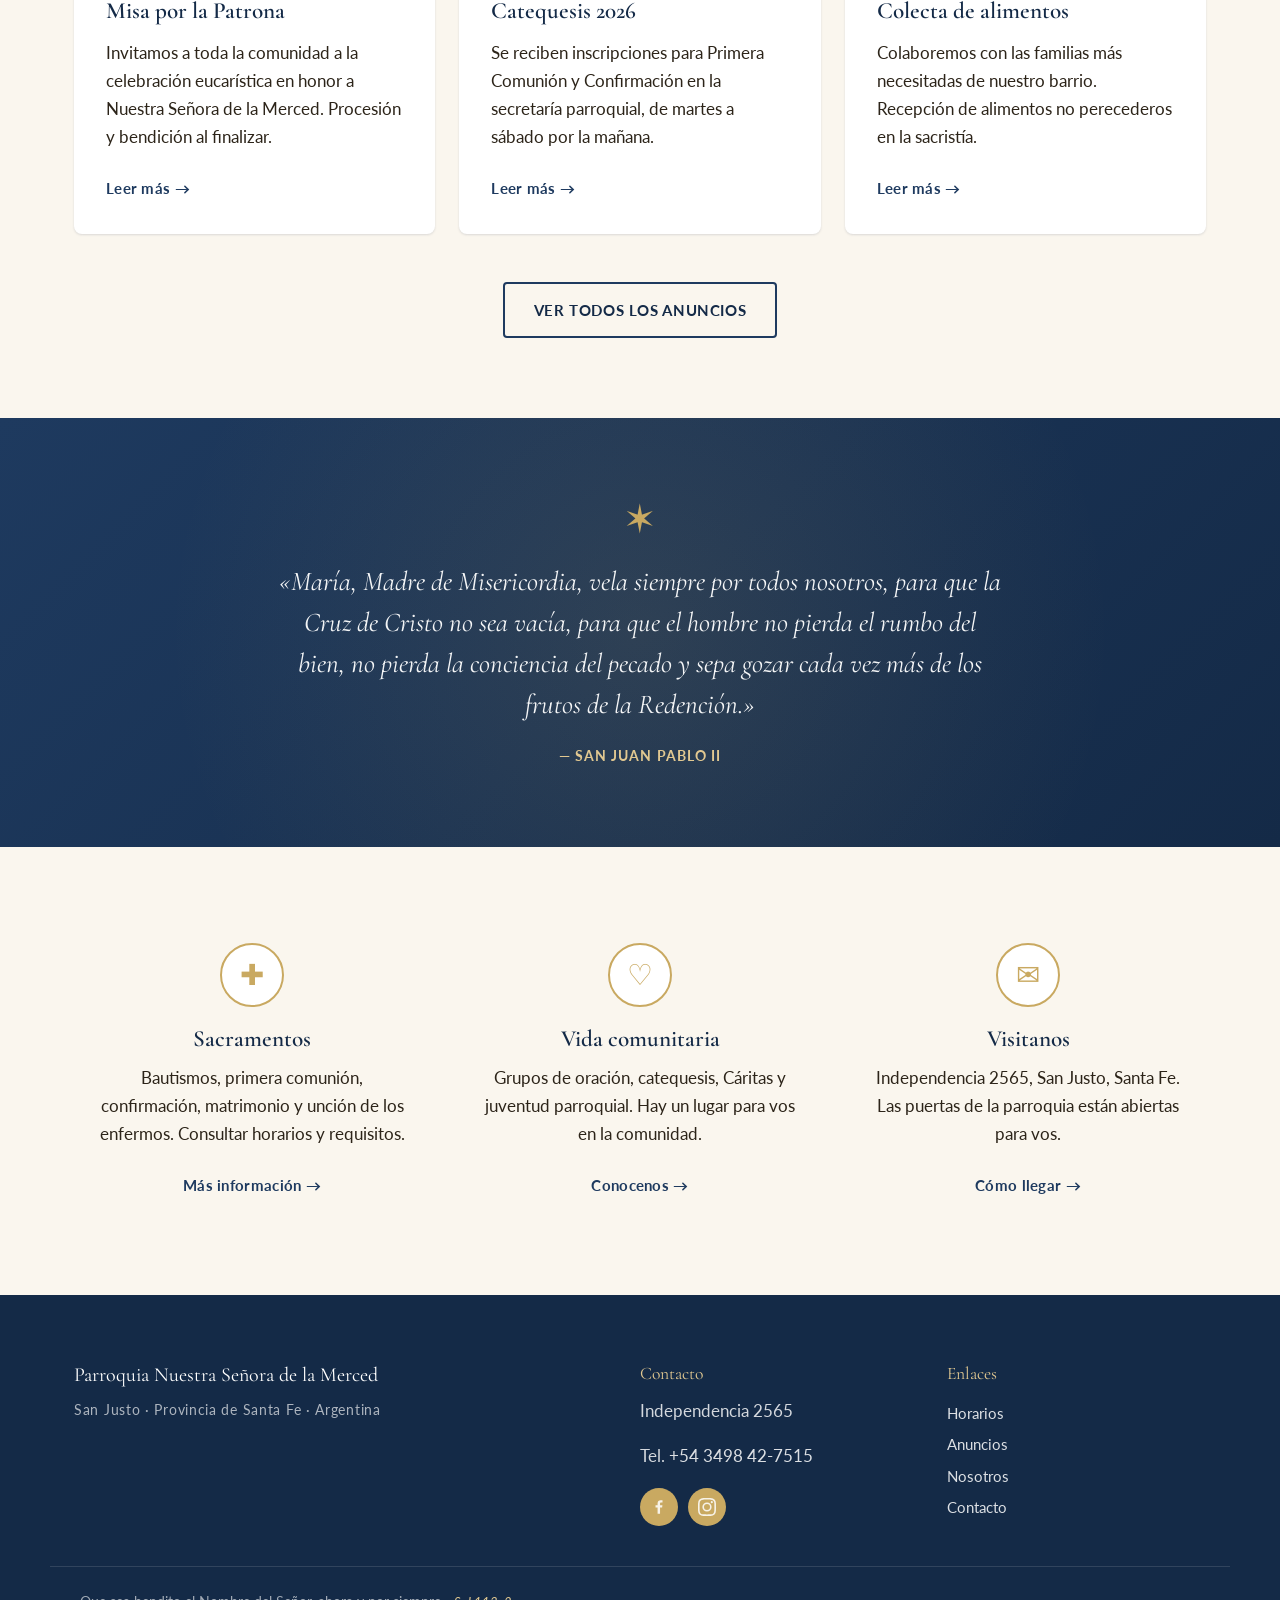
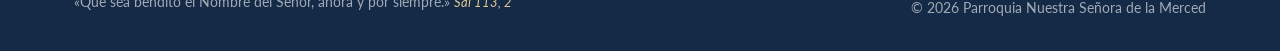
==== commit cdf5e59e: "Convertir el sitio en PWA, agregar bottom nav móvil, botón de WhatsApp y meta OG - PWA: manifest.jso" ====
--- a/index.html
+++ b/index.html
@@ -6,6 +6,22 @@
   <title>Parroquia Nuestra Señora de la Merced — San Justo, Santa Fe</title>
   <meta name="description" content="Comunidad parroquial Nuestra Señora de la Merced en San Justo, provincia de Santa Fe. Horarios de misa, anuncios, sacramentos y vida parroquial.">
   <link rel="icon" type="image/x-icon" href="img/favicon.ico">
+
+  <!-- PWA -->
+  <link rel="manifest" href="manifest.json">
+  <meta name="theme-color" content="#1e3a5f">
+  <link rel="apple-touch-icon" href="img/escudo.png">
+
+  <!-- Open Graph / Redes sociales -->
+  <meta property="og:type" content="website">
+  <meta property="og:site_name" content="Parroquia Nuestra Señora de la Merced">
+  <meta property="og:locale" content="es_AR">
+  <meta property="og:title" content="Parroquia Nuestra Señora de la Merced — San Justo, Santa Fe">
+  <meta property="og:description" content="Una comunidad de fe al cuidado de María de la Merced. Horarios de misa, anuncios y vida parroquial en San Justo, Santa Fe.">
+  <meta property="og:url" content="https://gustiolmos.github.io/lamercedsj-web/">
+  <meta property="og:image" content="https://gustiolmos.github.io/lamercedsj-web/img/fachada.jpg">
+  <meta name="twitter:card" content="summary_large_image">
+
   <link rel="preconnect" href="https://fonts.googleapis.com">
   <link rel="preconnect" href="https://fonts.gstatic.com" crossorigin>
   <link href="https://fonts.googleapis.com/css2?family=Cormorant+Garamond:wght@400;500;600;700&family=Lato:wght@300;400;700&display=swap" rel="stylesheet">
@@ -173,6 +189,44 @@
     </div>
   </footer>
 
+  <!-- Botón flotante de WhatsApp.
+       OJO: el número 5493498427515 corresponde al teléfono parroquial (54 + 9 móvil + 3498 área + 427515).
+       Si la parroquia usa OTRO número de WhatsApp, cambialo en las 5 páginas. -->
+  <a href="https://wa.me/5493498427515?text=Hola,%20me%20comunico%20desde%20el%20sitio%20web%20de%20la%20parroquia." class="wa-float" target="_blank" rel="noopener" aria-label="Escribir por WhatsApp">
+    <svg viewBox="0 0 24 24" aria-hidden="true"><path d="M17.498 14.382c-.301-.15-1.767-.867-2.04-.966-.273-.101-.473-.15-.673.15-.197.295-.771.964-.944 1.162-.175.195-.349.21-.646.075-.3-.15-1.263-.465-2.403-1.485-.888-.795-1.484-1.77-1.66-2.07-.174-.3-.019-.465.13-.615.136-.135.301-.345.451-.523.146-.181.194-.301.297-.496.1-.21.049-.375-.025-.524-.075-.15-.672-1.62-.922-2.206-.24-.584-.487-.51-.672-.51-.172-.015-.371-.015-.571-.015-.2 0-.523.074-.797.359-.273.3-1.045 1.02-1.045 2.475s1.07 2.865 1.219 3.075c.149.195 2.105 3.195 5.1 4.485.714.3 1.27.48 1.704.629.714.227 1.365.195 1.88.121.574-.091 1.767-.721 2.016-1.426.255-.705.255-1.29.18-1.425-.074-.135-.27-.21-.57-.345m-5.446 7.443h-.016c-1.77 0-3.524-.48-5.055-1.38l-.36-.214-3.75.975 1.005-3.645-.239-.375a9.869 9.869 0 01-1.51-5.26c0-5.445 4.455-9.885 9.942-9.885 2.654 0 5.145 1.035 7.021 2.91 1.875 1.875 2.909 4.365 2.909 7.02-.004 5.444-4.46 9.885-9.945 9.885M20.52 3.449C18.24 1.245 15.24 0 12.045 0 5.463 0 .104 5.334.101 11.893c0 2.096.549 4.14 1.595 5.945L0 24l6.335-1.652a12.062 12.062 0 005.71 1.447h.006c6.585 0 11.946-5.336 11.949-11.896 0-3.176-1.24-6.165-3.495-8.411"/></svg>
+  </a>
+
+  <!-- Navegación inferior (solo mobile, estilo app) -->
+  <nav class="bottom-nav" aria-label="Navegación principal">
+    <a href="index.html" class="bn-item active">
+      <svg viewBox="0 0 24 24" aria-hidden="true"><path d="M12 3L2 12h3v9h6v-7h2v7h6v-9h3z"/></svg>
+      <span>Inicio</span>
+    </a>
+    <a href="anuncios.html" class="bn-item">
+      <svg viewBox="0 0 24 24" aria-hidden="true"><path d="M12 22a2 2 0 002-2h-4a2 2 0 002 2zm6-6V11c0-3.07-1.63-5.64-4.5-6.32V4a1.5 1.5 0 00-3 0v.68C7.64 5.36 6 7.92 6 11v5l-2 2v1h16v-1l-2-2z"/></svg>
+      <span>Anuncios</span>
+    </a>
+    <a href="horarios.html" class="bn-item">
+      <svg viewBox="0 0 24 24" aria-hidden="true"><path d="M12 2C6.5 2 2 6.5 2 12s4.5 10 10 10 10-4.5 10-10S17.5 2 12 2zm0 18c-4.41 0-8-3.59-8-8s3.59-8 8-8 8 3.59 8 8-3.59 8-8 8zm.5-13H11v6l5.25 3.15.75-1.23-4.5-2.67V7z"/></svg>
+      <span>Horarios</span>
+    </a>
+    <a href="nosotros.html" class="bn-item">
+      <svg viewBox="0 0 24 24" aria-hidden="true"><path d="M12 2C6.48 2 2 6.48 2 12s4.48 10 10 10 10-4.48 10-10S17.52 2 12 2zm1 15h-2v-6h2v6zm0-8h-2V7h2v2z"/></svg>
+      <span>Nosotros</span>
+    </a>
+    <a href="contacto.html" class="bn-item">
+      <svg viewBox="0 0 24 24" aria-hidden="true"><path d="M12 2C8.13 2 5 5.13 5 9c0 5.25 7 13 7 13s7-7.75 7-13c0-3.87-3.13-7-7-7zm0 9.5a2.5 2.5 0 010-5 2.5 2.5 0 010 5z"/></svg>
+      <span>Contacto</span>
+    </a>
+  </nav>
+
   <script src="js/main.js"></script>
+  <script>
+    if ('serviceWorker' in navigator) {
+      window.addEventListener('load', function() {
+        navigator.serviceWorker.register('sw.js').catch(function() {});
+      });
+    }
+  </script>
 </body>
 </html>
--- a/css/styles.css
+++ b/css/styles.css
@@ -890,6 +890,39 @@
   padding: 6rem 0 5rem;
 }
 
+/* ---------- Bottom navigation (solo mobile) ---------- */
+.bottom-nav {
+  display: none;
+}
+
+/* ---------- Botón flotante de WhatsApp ---------- */
+.wa-float {
+  position: fixed;
+  bottom: 22px;
+  right: 22px;
+  width: 56px;
+  height: 56px;
+  background: #25D366;
+  color: #ffffff;
+  border-radius: 50%;
+  display: flex;
+  align-items: center;
+  justify-content: center;
+  box-shadow: 0 4px 14px rgba(37, 211, 102, 0.45), 0 2px 6px rgba(0,0,0,0.15);
+  z-index: 95;
+  transition: transform .2s ease, box-shadow .2s ease;
+}
+.wa-float:hover {
+  color: #ffffff;
+  transform: scale(1.06);
+  box-shadow: 0 6px 18px rgba(37, 211, 102, 0.55), 0 3px 8px rgba(0,0,0,0.2);
+}
+.wa-float svg {
+  width: 30px;
+  height: 30px;
+  fill: currentColor;
+}
+
 /* ---------- Responsive ---------- */
 @media (max-width: 900px) {
   .two-col { grid-template-columns: 1fr; gap: 2.5rem; }
@@ -900,36 +933,78 @@
   .patrona-block { grid-template-columns: 1fr; gap: 2rem; max-width: 460px; margin-left: auto; margin-right: auto; }
 }
 @media (max-width: 720px) {
-  body { font-size: 16px; }
+  body {
+    font-size: 16px;
+    padding-bottom: calc(64px + env(safe-area-inset-bottom));
+  }
   .section { padding: 3.5rem 0; }
   .hero { min-height: 70vh; }
-  .nav-toggle { display: flex; }
-  .site-nav {
-    display: none;
-    position: absolute;
-    top: 100%;
-    left: 0;
-    right: 0;
-    background: var(--color-white);
-    flex-direction: column;
-    padding: 1rem;
-    gap: 0;
-    box-shadow: var(--shadow-md);
-    border-top: 1px solid var(--color-cream-dark);
-  }
-  .site-nav.open { display: flex; }
-  .site-nav a {
-    padding: 0.85rem 1rem;
-    border-radius: 0;
-    border-bottom: 1px solid var(--color-cream-dark);
-  }
-  .site-nav a:last-child { border-bottom: 0; }
-  .site-nav a.active::after { display: none; }
-  .header-inner { flex-wrap: wrap; position: relative; }
+
+  /* En mobile el nav superior se oculta — la navegación va por la barra inferior */
+  .nav-toggle, .site-nav { display: none !important; }
+  .header-inner { flex-wrap: wrap; position: relative; justify-content: center; text-align: center; }
+  .brand { justify-content: center; }
   .brand-title { font-size: 1rem; }
   .footer-grid { grid-template-columns: 1fr; gap: 2rem; }
   .contact-info { grid-template-columns: 1fr; }
   .schedule-card, .announcement, .schedule-block { padding: 1.6rem; }
+
+  /* Barra de navegación inferior (estilo app) */
+  .bottom-nav {
+    display: flex;
+    position: fixed;
+    bottom: 0;
+    left: 0;
+    right: 0;
+    background: var(--color-white);
+    border-top: 1px solid var(--color-cream-dark);
+    box-shadow: 0 -2px 14px rgba(20, 42, 71, 0.10);
+    z-index: 90;
+    padding: 6px 0 calc(6px + env(safe-area-inset-bottom));
+  }
+  .bn-item {
+    flex: 1;
+    display: flex;
+    flex-direction: column;
+    align-items: center;
+    justify-content: center;
+    gap: 3px;
+    padding: 6px 4px;
+    color: var(--color-muted);
+    text-decoration: none;
+    font-size: 0.68rem;
+    font-weight: 700;
+    letter-spacing: 0.02em;
+    line-height: 1;
+    transition: color .15s ease;
+  }
+  .bn-item svg {
+    width: 22px;
+    height: 22px;
+    fill: currentColor;
+  }
+  .bn-item.active {
+    color: var(--color-primary);
+  }
+  .bn-item.active::before {
+    content: "";
+    position: absolute;
+    top: 0;
+    width: 28px;
+    height: 3px;
+    background: var(--color-gold);
+    border-radius: 0 0 3px 3px;
+  }
+  .bn-item { position: relative; }
+
+  /* WhatsApp tiene que estar arriba de la bottom-nav */
+  .wa-float {
+    bottom: calc(76px + env(safe-area-inset-bottom));
+    right: 16px;
+    width: 52px;
+    height: 52px;
+  }
+  .wa-float svg { width: 26px; height: 26px; }
 }
 @media (max-width: 480px) {
   .brand-title { font-size: 0.95rem; }
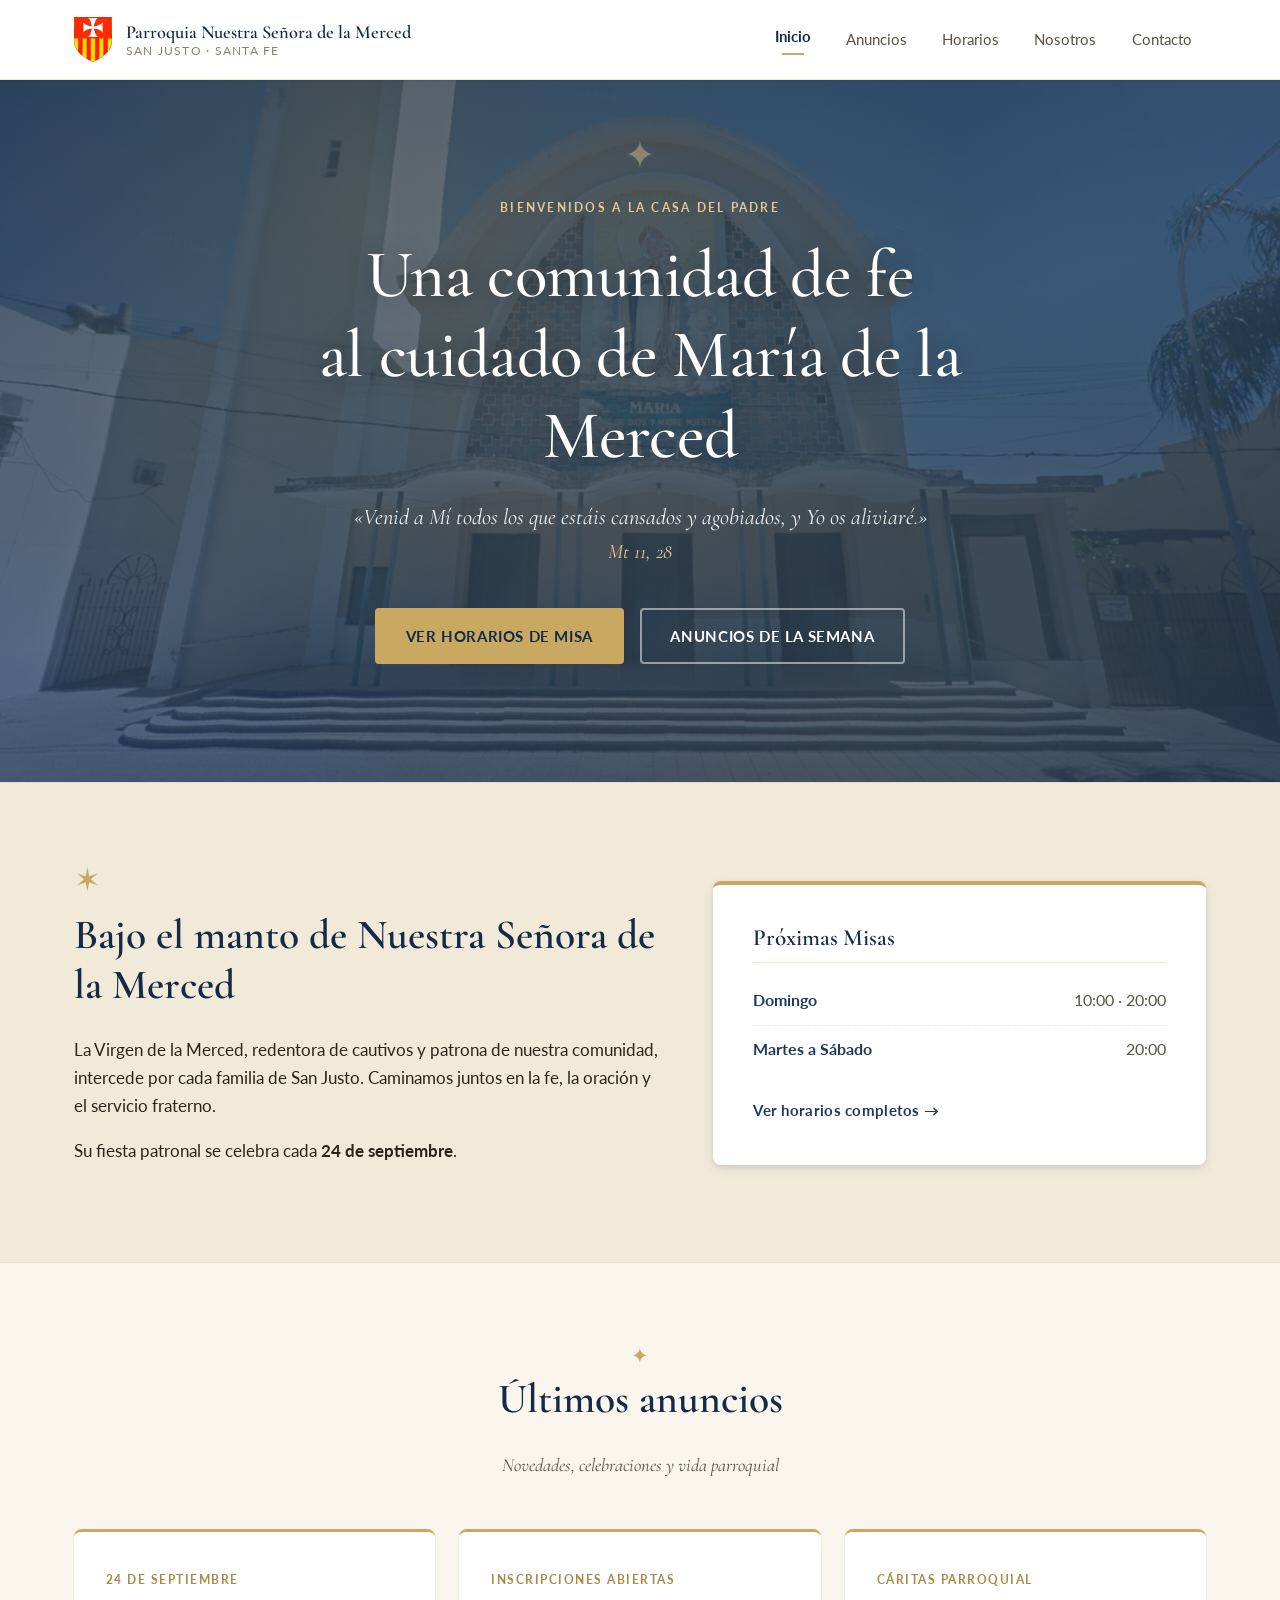
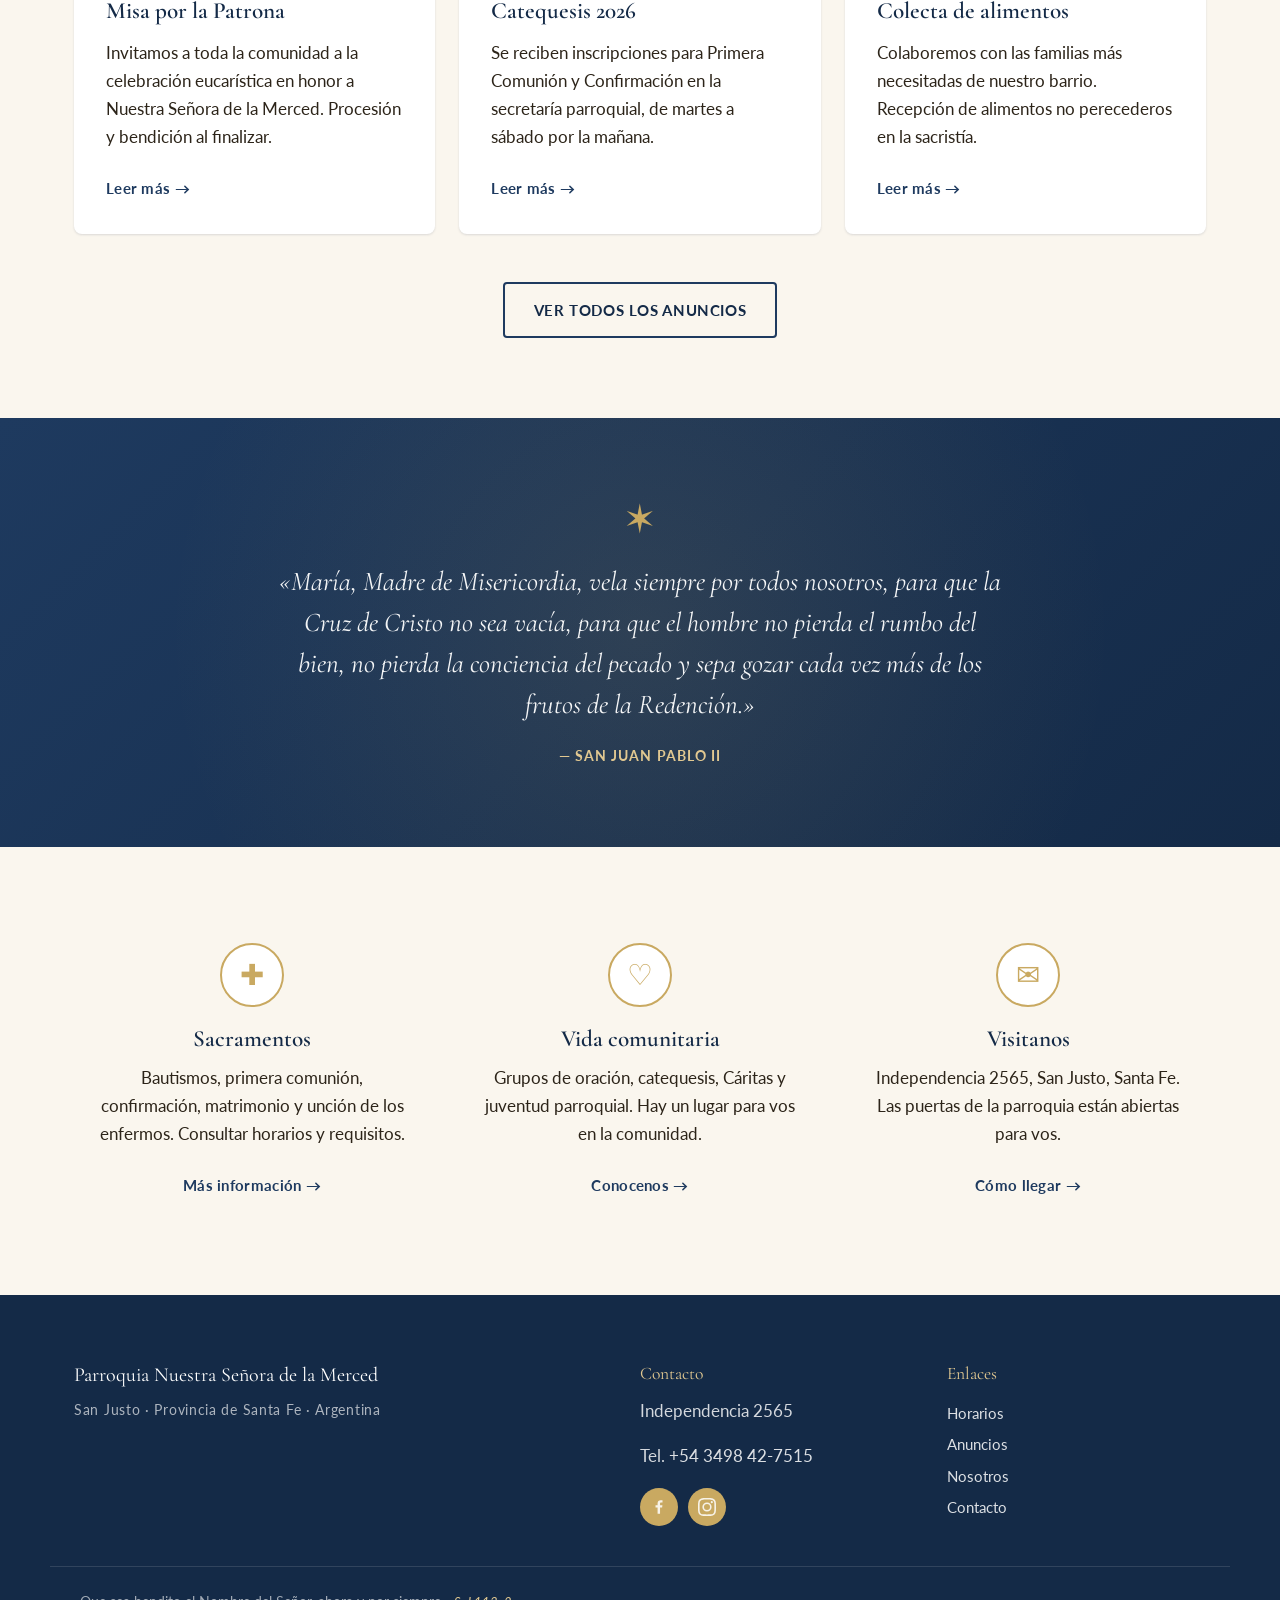
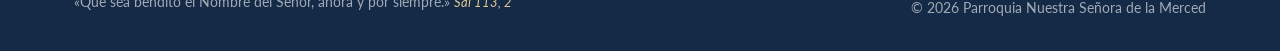
==== commit 88fcba44: "Cambiar ícono de la PWA por imagen propia (iglesia con cruz dorada) - Reemplaza el escudo por una im" ====
--- a/index.html
+++ b/index.html
@@ -10,7 +10,7 @@
   <!-- PWA -->
   <link rel="manifest" href="manifest.json">
   <meta name="theme-color" content="#1e3a5f">
-  <link rel="apple-touch-icon" href="img/escudo.png">
+  <link rel="apple-touch-icon" href="img/app-icon.jpg">
 
   <!-- Open Graph / Redes sociales -->
   <meta property="og:type" content="website">
--- a/css/styles.css
+++ b/css/styles.css
@@ -896,6 +896,12 @@
 }
 
 /* ---------- Botón flotante de WhatsApp ---------- */
+/* Botón oculto porque el teléfono parroquial es fijo (no tiene WhatsApp).
+   Para reactivarlo cuando haya un número real:
+   1) Borrar esta regla `.wa-float { display: none; }`
+   2) Actualizar el número en las 5 páginas (buscar 5493498427515) */
+.wa-float { display: none !important; }
+
 .wa-float {
   position: fixed;
   bottom: 22px;
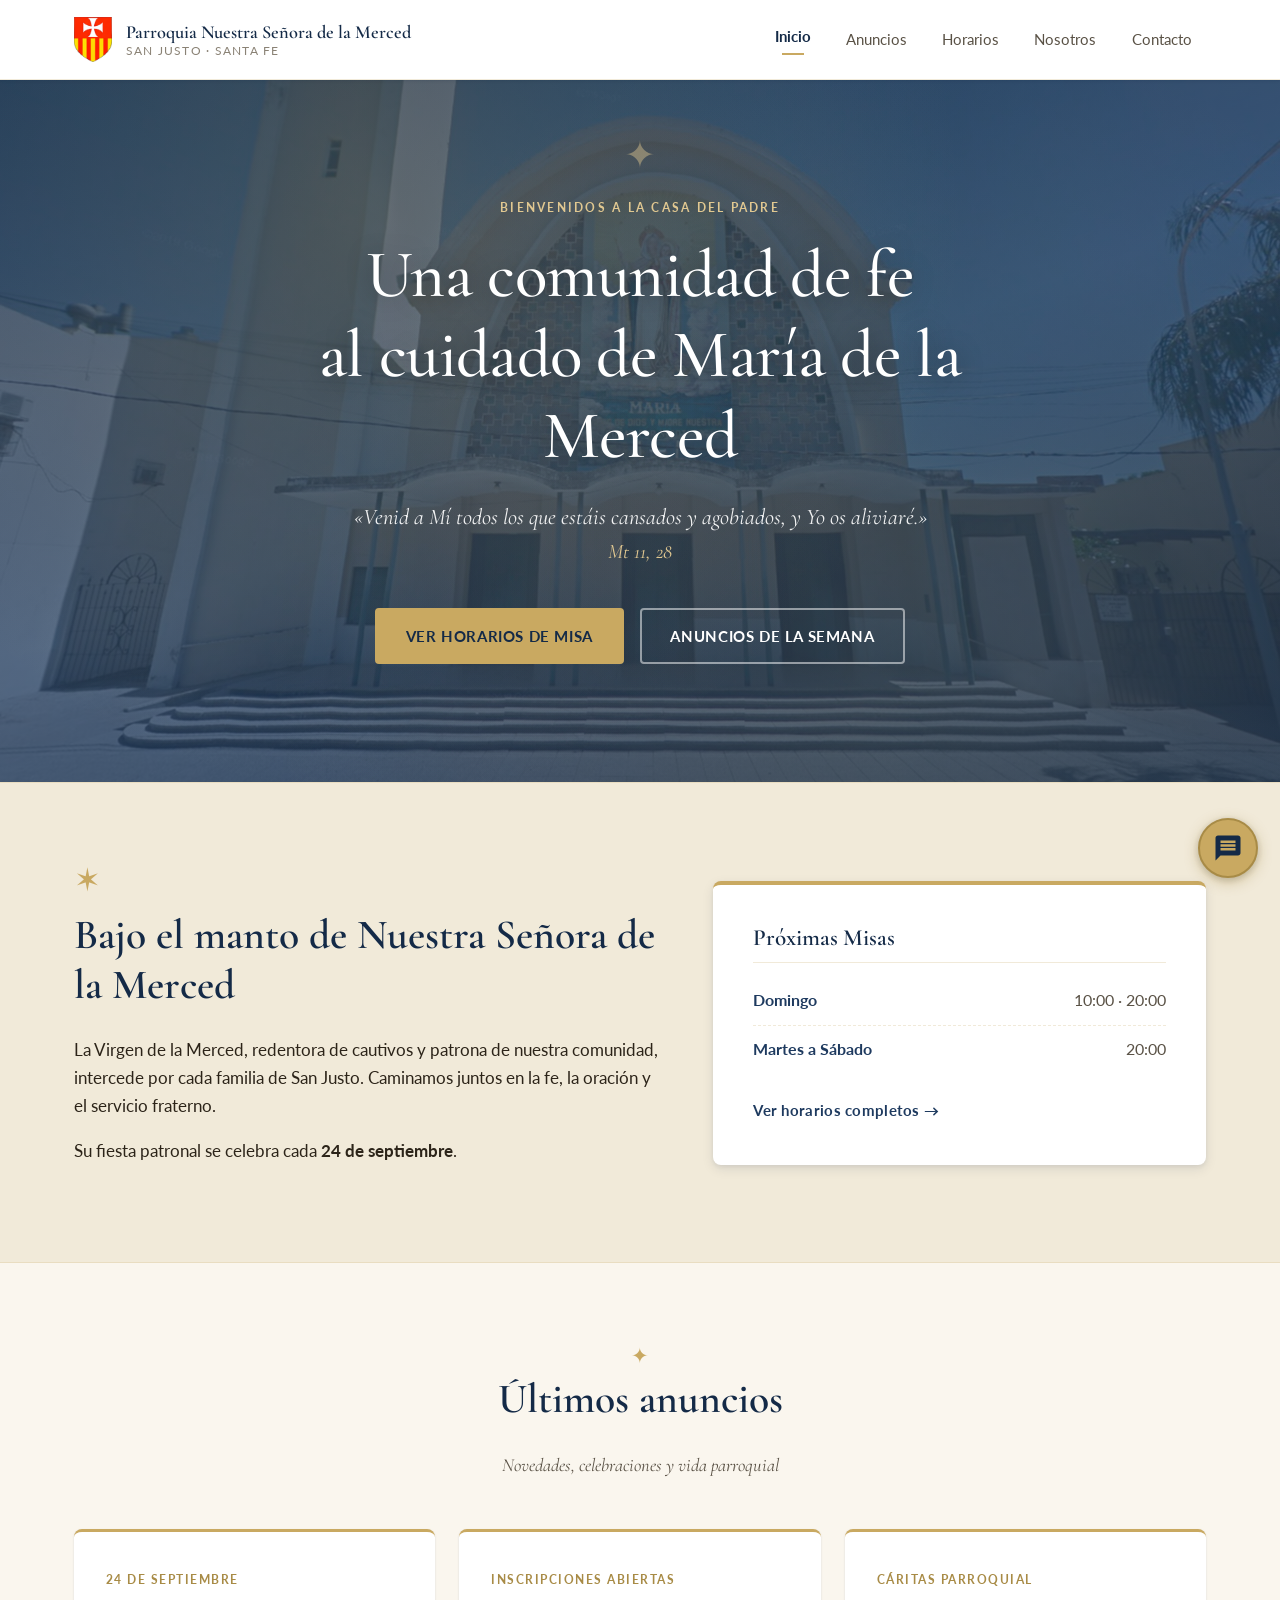
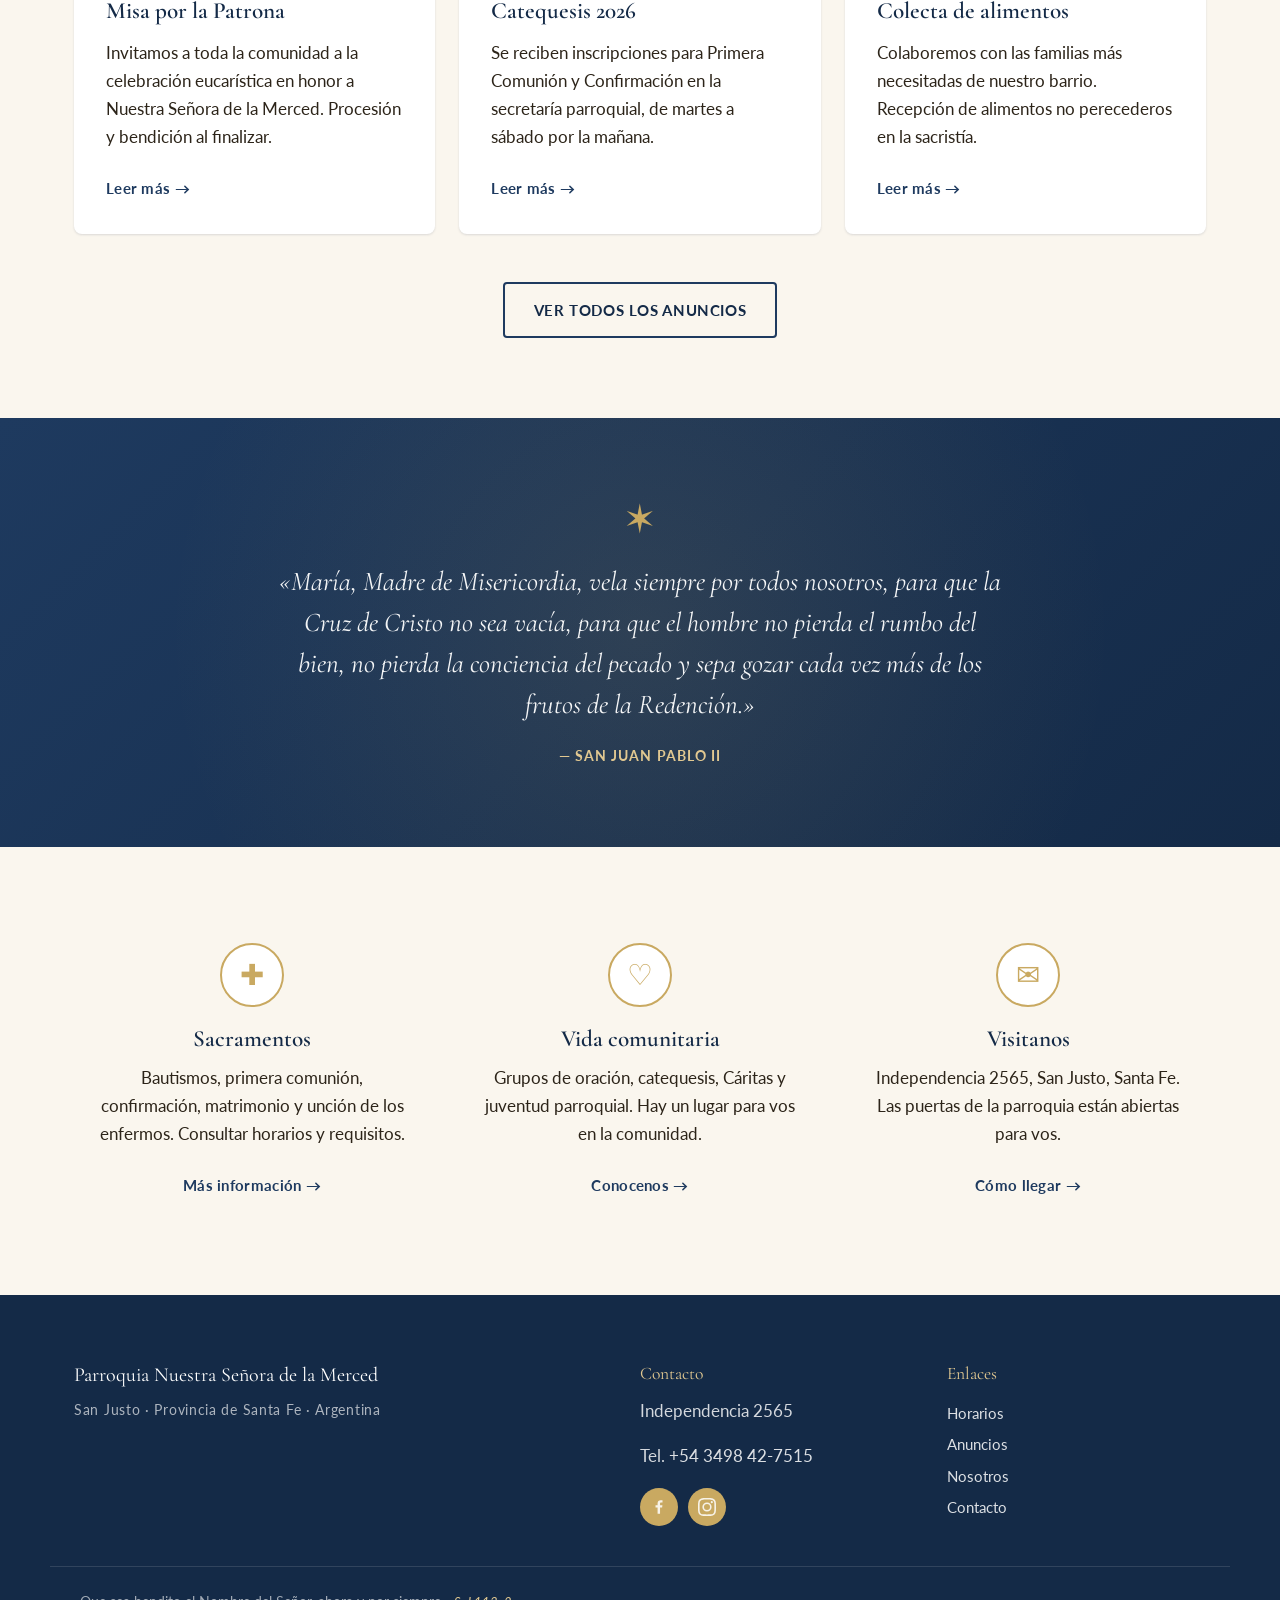
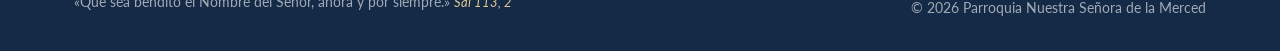
==== commit 1206ca5c: "Agregar asistente parroquial: chatbot FAQ con búsqueda por palabras clave - Nuevo widget de chat (bo" ====
--- a/index.html
+++ b/index.html
@@ -220,7 +220,31 @@
     </a>
   </nav>
 
+  <!-- Asistente parroquial (chatbot FAQ). Se edita el FAQ en js/chatbot.js -->
+  <button class="chat-toggle" type="button" aria-label="Abrir asistente" aria-expanded="false">
+    <svg viewBox="0 0 24 24" aria-hidden="true"><path d="M20 2H4c-1.1 0-1.99.9-1.99 2L2 22l4-4h14c1.1 0 2-.9 2-2V4c0-1.1-.9-2-2-2zm-2 12H6v-2h12v2zm0-3H6V9h12v2zm0-3H6V6h12v2z"/></svg>
+  </button>
+  <aside class="chat-panel" role="dialog" aria-label="Asistente parroquial" aria-hidden="true">
+    <header class="chat-head">
+      <div class="chat-head-info">
+        <span class="chat-avatar" aria-hidden="true"><svg viewBox="0 0 24 24"><path d="M11 7h2v4h4v2h-4v8h-2v-8H7v-2h4z"/></svg></span>
+        <div>
+          <p class="chat-title">Asistente parroquial</p>
+          <p class="chat-status">Te ayudo con consultas frecuentes</p>
+        </div>
+      </div>
+      <button type="button" class="chat-close" aria-label="Cerrar chat">&times;</button>
+    </header>
+    <div class="chat-body" role="log" aria-live="polite"></div>
+    <div class="chat-quick"></div>
+    <form class="chat-input" autocomplete="off">
+      <input type="text" placeholder="Escribí tu consulta…" aria-label="Mensaje">
+      <button type="submit" aria-label="Enviar"><svg viewBox="0 0 24 24" aria-hidden="true"><path d="M2.01 21L23 12 2.01 3 2 10l15 2-15 2z"/></svg></button>
+    </form>
+  </aside>
+
   <script src="js/main.js"></script>
+  <script src="js/chatbot.js"></script>
   <script>
     if ('serviceWorker' in navigator) {
       window.addEventListener('load', function() {
--- a/css/styles.css
+++ b/css/styles.css
@@ -890,6 +890,241 @@
   padding: 6rem 0 5rem;
 }
 
+/* ---------- Chatbot (asistente parroquial) ---------- */
+.chat-toggle {
+  position: fixed;
+  bottom: 22px;
+  right: 22px;
+  width: 60px;
+  height: 60px;
+  background: var(--color-gold);
+  color: var(--color-primary-dark);
+  border: 2px solid var(--color-gold-dark);
+  border-radius: 50%;
+  display: flex;
+  align-items: center;
+  justify-content: center;
+  cursor: pointer;
+  box-shadow: 0 4px 14px rgba(168, 139, 70, 0.45), 0 2px 6px rgba(20,42,71,0.18);
+  z-index: 95;
+  transition: transform .2s ease, box-shadow .2s ease, opacity .2s ease;
+  padding: 0;
+}
+.chat-toggle:hover {
+  transform: scale(1.06);
+  box-shadow: 0 6px 18px rgba(168, 139, 70, 0.55), 0 3px 8px rgba(20,42,71,0.22);
+}
+.chat-toggle svg {
+  width: 30px;
+  height: 30px;
+  fill: currentColor;
+}
+.chat-toggle.hidden {
+  opacity: 0;
+  pointer-events: none;
+  transform: scale(0.6);
+}
+
+.chat-panel {
+  position: fixed;
+  bottom: 22px;
+  right: 22px;
+  width: 380px;
+  max-width: calc(100vw - 32px);
+  height: 580px;
+  max-height: calc(100vh - 60px);
+  background: var(--color-cream);
+  border-radius: 14px;
+  box-shadow: 0 20px 50px rgba(20, 42, 71, 0.30), 0 8px 20px rgba(20,42,71,0.18);
+  display: flex;
+  flex-direction: column;
+  overflow: hidden;
+  z-index: 96;
+  opacity: 0;
+  transform: translateY(20px) scale(0.96);
+  pointer-events: none;
+  transition: opacity .25s ease, transform .25s ease;
+  border: 1px solid rgba(201,169,97,0.35);
+}
+.chat-panel.open {
+  opacity: 1;
+  transform: translateY(0) scale(1);
+  pointer-events: auto;
+}
+
+.chat-head {
+  background: linear-gradient(135deg, var(--color-primary-dark), var(--color-primary));
+  color: var(--color-white);
+  padding: 14px 16px;
+  display: flex;
+  align-items: center;
+  justify-content: space-between;
+  gap: 12px;
+  border-bottom: 2px solid var(--color-gold);
+}
+.chat-head-info {
+  display: flex;
+  align-items: center;
+  gap: 10px;
+  min-width: 0;
+}
+.chat-avatar {
+  width: 38px;
+  height: 38px;
+  border-radius: 50%;
+  background: var(--color-gold);
+  color: var(--color-primary-dark);
+  display: inline-flex;
+  align-items: center;
+  justify-content: center;
+  flex-shrink: 0;
+  font-size: 1.2rem;
+}
+.chat-avatar svg { width: 20px; height: 20px; fill: currentColor; }
+.chat-title {
+  font-family: var(--font-serif);
+  font-size: 1.05rem;
+  font-weight: 600;
+  margin: 0;
+  line-height: 1.1;
+}
+.chat-status {
+  font-size: 0.75rem;
+  color: var(--color-gold-light);
+  margin: 2px 0 0;
+  letter-spacing: 0.02em;
+}
+.chat-close {
+  background: transparent;
+  border: 0;
+  color: var(--color-white);
+  font-size: 1.6rem;
+  line-height: 1;
+  cursor: pointer;
+  padding: 4px 8px;
+  border-radius: 4px;
+  transition: background .15s ease;
+}
+.chat-close:hover { background: rgba(255,255,255,0.12); }
+
+.chat-body {
+  flex: 1;
+  overflow-y: auto;
+  padding: 16px;
+  display: flex;
+  flex-direction: column;
+  gap: 10px;
+  background: var(--color-cream);
+  scroll-behavior: smooth;
+}
+.chat-msg {
+  max-width: 85%;
+  padding: 10px 14px;
+  border-radius: 14px;
+  font-size: 0.92rem;
+  line-height: 1.5;
+  animation: chatFadeIn .25s ease;
+}
+.chat-msg p { margin: 0 0 0.4em; }
+.chat-msg p:last-child { margin-bottom: 0; }
+.chat-msg ul {
+  margin: 0.4em 0;
+  padding-left: 1.2em;
+}
+.chat-msg li { margin-bottom: 0.2em; }
+.chat-msg-bot {
+  background: var(--color-white);
+  color: var(--color-text);
+  align-self: flex-start;
+  border: 1px solid var(--color-cream-dark);
+  border-bottom-left-radius: 4px;
+}
+.chat-msg-bot a {
+  color: var(--color-primary);
+  text-decoration: underline;
+  text-decoration-color: var(--color-gold-light);
+}
+.chat-msg-user {
+  background: var(--color-primary);
+  color: var(--color-white);
+  align-self: flex-end;
+  border-bottom-right-radius: 4px;
+}
+@keyframes chatFadeIn {
+  from { opacity: 0; transform: translateY(6px); }
+  to { opacity: 1; transform: translateY(0); }
+}
+
+.chat-quick {
+  padding: 0 12px 8px;
+  display: flex;
+  flex-wrap: wrap;
+  gap: 6px;
+  background: var(--color-cream);
+  border-top: 1px dashed var(--color-cream-dark);
+  padding-top: 10px;
+}
+.chat-quick-btn {
+  background: var(--color-white);
+  border: 1px solid var(--color-gold-light);
+  color: var(--color-primary-dark);
+  padding: 6px 12px;
+  border-radius: 999px;
+  font-size: 0.82rem;
+  font-weight: 600;
+  cursor: pointer;
+  transition: background .15s ease, border-color .15s ease, transform .1s ease;
+  font-family: inherit;
+}
+.chat-quick-btn:hover {
+  background: var(--color-gold);
+  border-color: var(--color-gold-dark);
+  color: var(--color-primary-dark);
+}
+.chat-quick-btn:active { transform: scale(0.97); }
+
+.chat-input {
+  display: flex;
+  gap: 8px;
+  padding: 12px;
+  background: var(--color-white);
+  border-top: 1px solid var(--color-cream-dark);
+}
+.chat-input input {
+  flex: 1;
+  border: 1px solid var(--color-cream-dark);
+  border-radius: 999px;
+  padding: 10px 16px;
+  font-size: 0.92rem;
+  font-family: inherit;
+  background: var(--color-cream);
+  color: var(--color-text);
+  outline: none;
+  transition: border-color .15s ease;
+  min-width: 0;
+}
+.chat-input input:focus {
+  border-color: var(--color-gold);
+  background: var(--color-white);
+}
+.chat-input button[type="submit"] {
+  width: 40px;
+  height: 40px;
+  border-radius: 50%;
+  border: 0;
+  background: var(--color-gold);
+  color: var(--color-primary-dark);
+  display: inline-flex;
+  align-items: center;
+  justify-content: center;
+  cursor: pointer;
+  flex-shrink: 0;
+  transition: background .15s ease, transform .1s ease;
+}
+.chat-input button[type="submit"]:hover { background: var(--color-gold-dark); color: var(--color-white); }
+.chat-input button[type="submit"]:active { transform: scale(0.95); }
+.chat-input button[type="submit"] svg { width: 18px; height: 18px; fill: currentColor; }
+
 /* ---------- Bottom navigation (solo mobile) ---------- */
 .bottom-nav {
   display: none;
@@ -941,7 +1176,7 @@
 @media (max-width: 720px) {
   body {
     font-size: 16px;
-    padding-bottom: calc(64px + env(safe-area-inset-bottom));
+    padding-bottom: calc(78px + env(safe-area-inset-bottom));
   }
   .section { padding: 3.5rem 0; }
   .hero { min-height: 70vh; }
@@ -966,7 +1201,7 @@
     border-top: 1px solid var(--color-cream-dark);
     box-shadow: 0 -2px 14px rgba(20, 42, 71, 0.10);
     z-index: 90;
-    padding: 6px 0 calc(6px + env(safe-area-inset-bottom));
+    padding: 10px 0 calc(10px + env(safe-area-inset-bottom));
   }
   .bn-item {
     flex: 1;
@@ -974,19 +1209,19 @@
     flex-direction: column;
     align-items: center;
     justify-content: center;
-    gap: 3px;
-    padding: 6px 4px;
+    gap: 5px;
+    padding: 8px 4px;
     color: var(--color-muted);
     text-decoration: none;
-    font-size: 0.68rem;
+    font-size: 0.72rem;
     font-weight: 700;
     letter-spacing: 0.02em;
     line-height: 1;
     transition: color .15s ease;
   }
   .bn-item svg {
-    width: 22px;
-    height: 22px;
+    width: 24px;
+    height: 24px;
     fill: currentColor;
   }
   .bn-item.active {
@@ -1005,12 +1240,37 @@
 
   /* WhatsApp tiene que estar arriba de la bottom-nav */
   .wa-float {
-    bottom: calc(76px + env(safe-area-inset-bottom));
+    bottom: calc(90px + env(safe-area-inset-bottom));
     right: 16px;
     width: 52px;
     height: 52px;
   }
   .wa-float svg { width: 26px; height: 26px; }
+
+  /* Chat: el toggle también arriba de la bottom-nav */
+  .chat-toggle {
+    bottom: calc(90px + env(safe-area-inset-bottom));
+    right: 16px;
+    width: 56px;
+    height: 56px;
+  }
+  .chat-toggle svg { width: 26px; height: 26px; }
+
+  /* Chat panel: pantalla completa en mobile, sale desde abajo */
+  .chat-panel {
+    width: 100vw;
+    max-width: 100vw;
+    right: 0;
+    left: 0;
+    bottom: 0;
+    height: 100dvh;
+    max-height: 100dvh;
+    border-radius: 0;
+    border: 0;
+    transform: translateY(100%);
+    padding-bottom: calc(78px + env(safe-area-inset-bottom));
+  }
+  .chat-panel.open { transform: translateY(0); }
 }
 @media (max-width: 480px) {
   .brand-title { font-size: 0.95rem; }
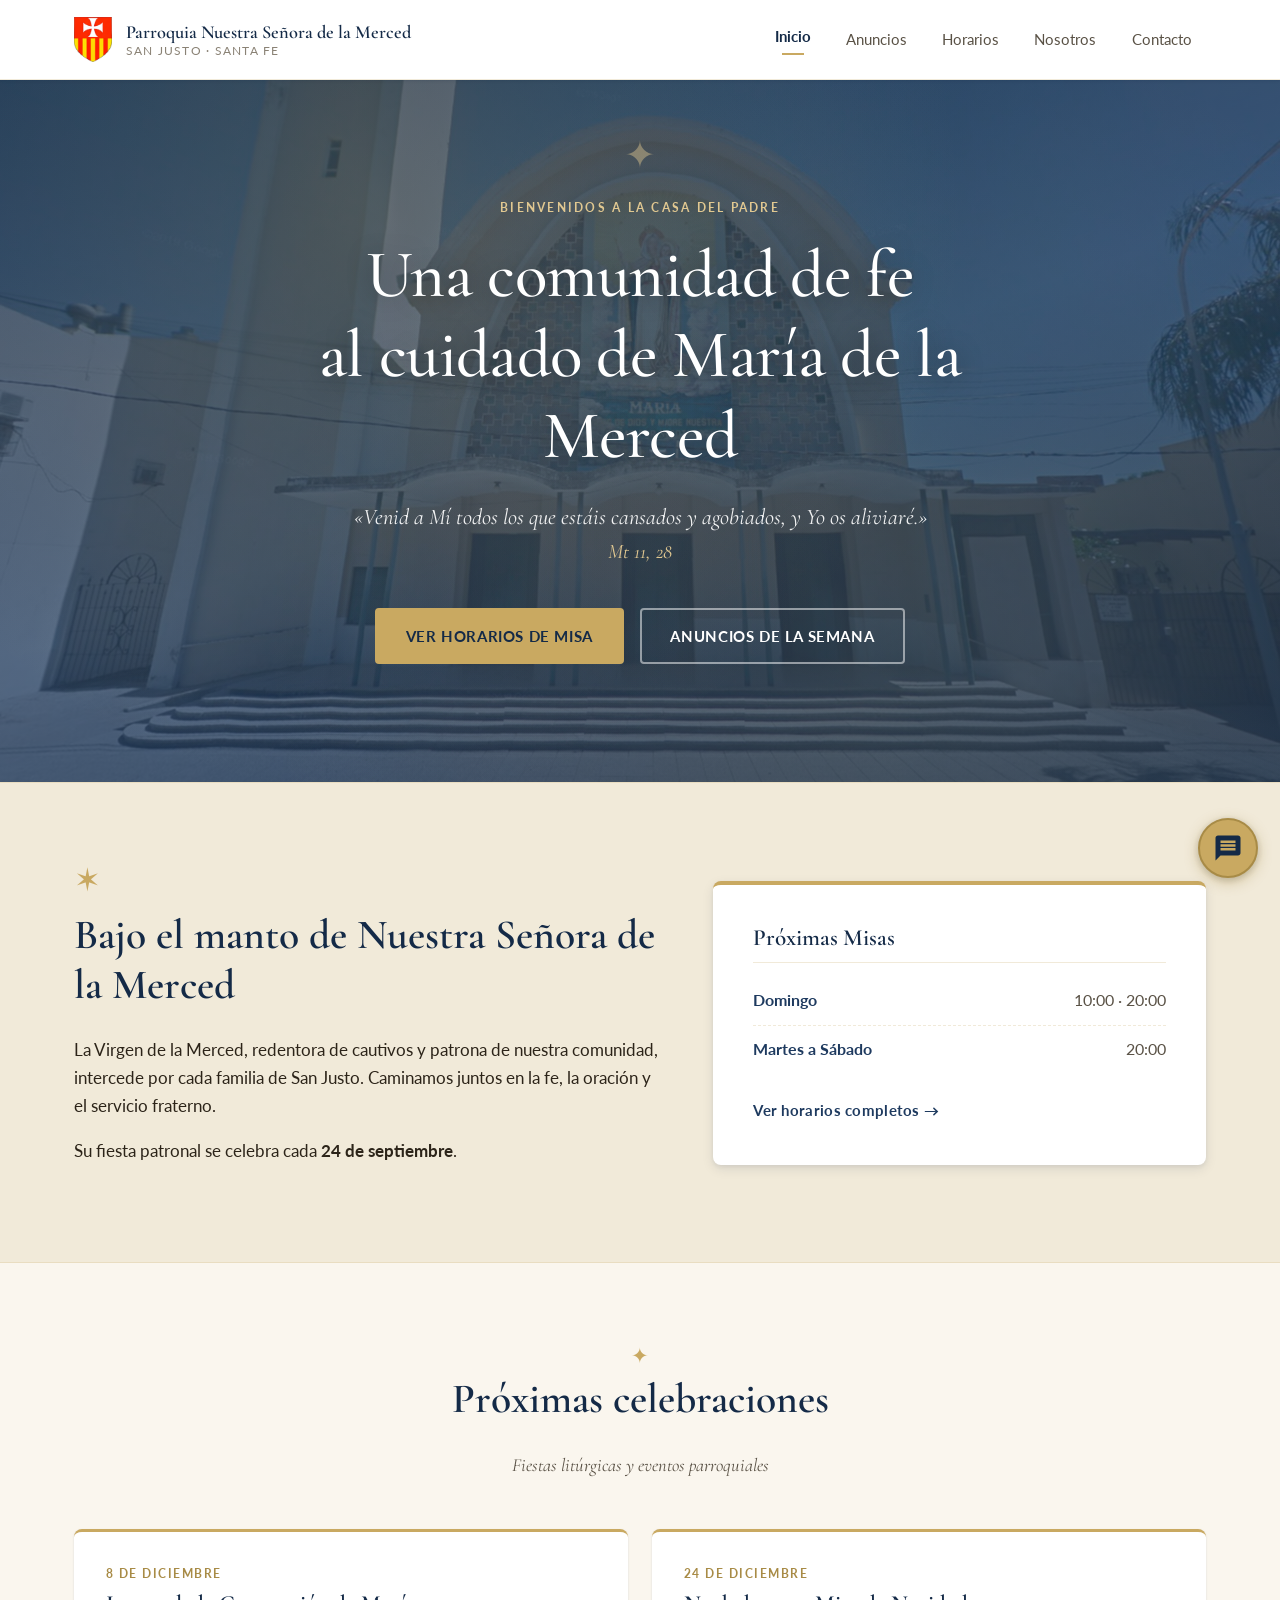
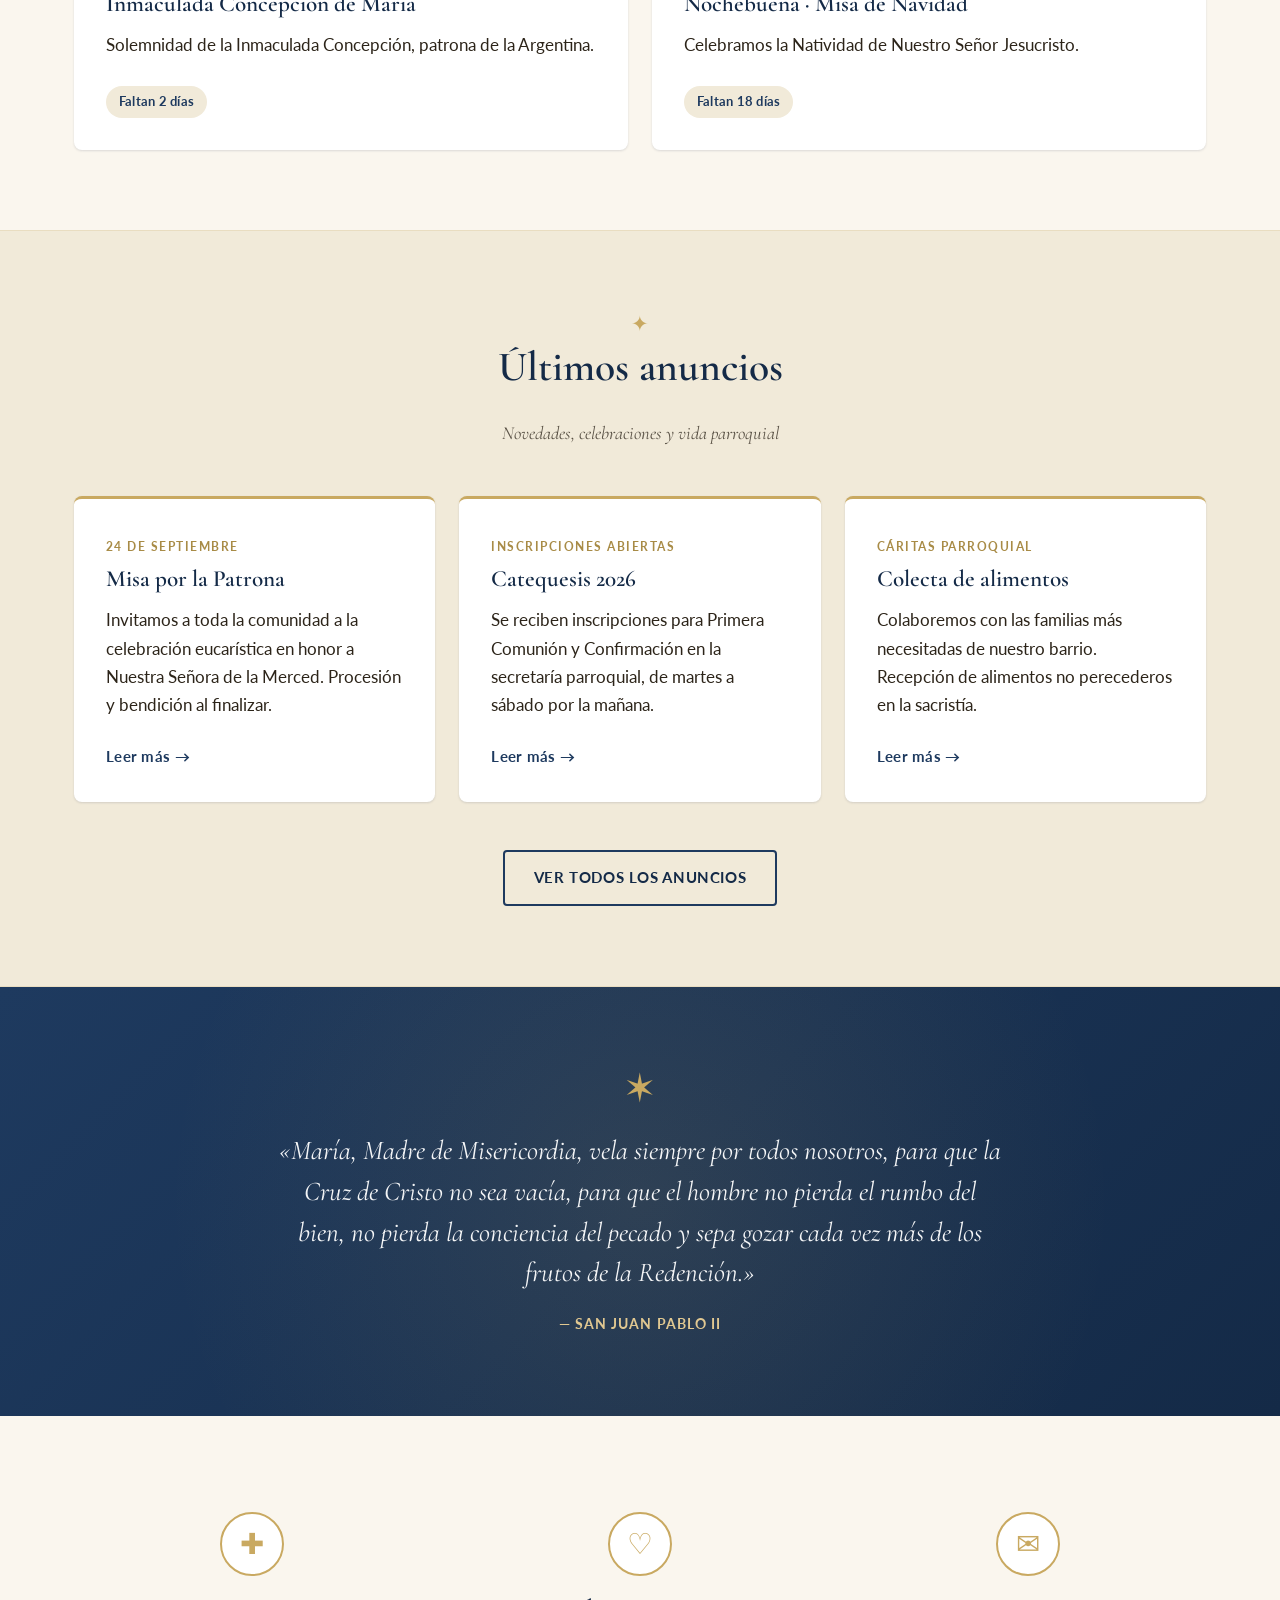
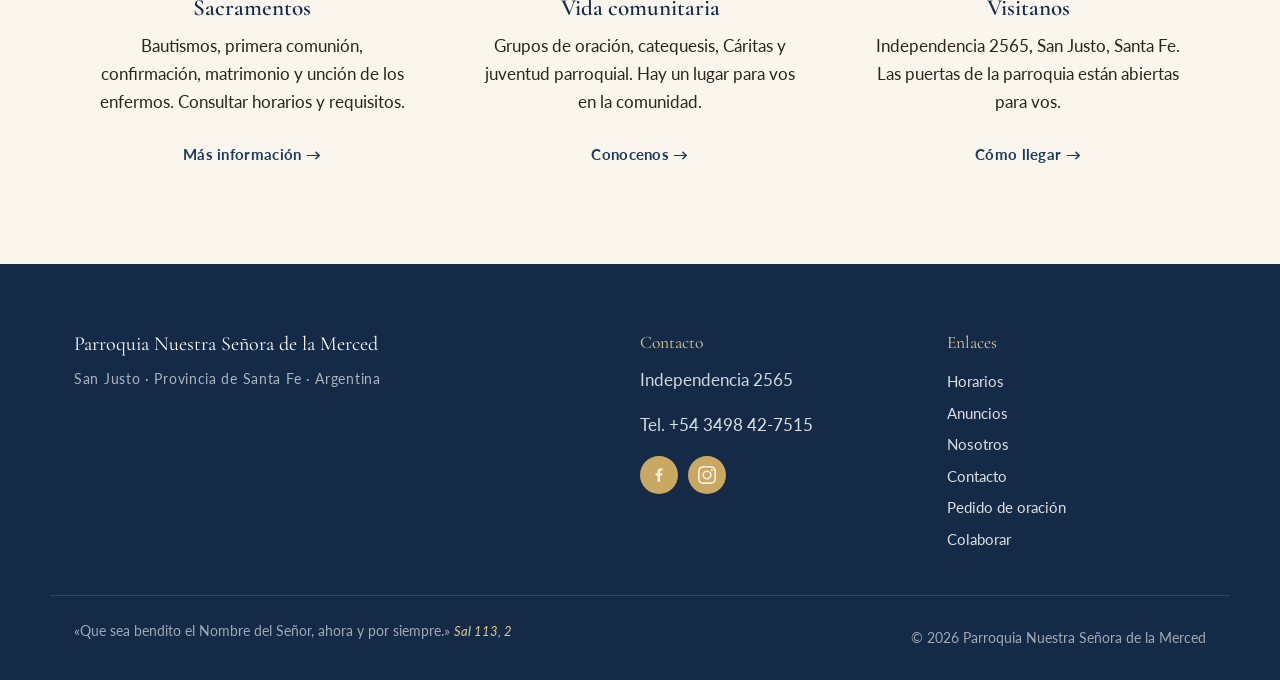
==== commit a2e44232: "Avanzar roadmap: SEO, oración, eventos, colaborar y scaffolding de analytics" ====
--- a/index.html
+++ b/index.html
@@ -21,6 +21,43 @@
   <meta property="og:url" content="https://gustiolmos.github.io/lamercedsj-web/">
   <meta property="og:image" content="https://gustiolmos.github.io/lamercedsj-web/img/fachada.jpg">
   <meta name="twitter:card" content="summary_large_image">
+  <link rel="canonical" href="https://gustiolmos.github.io/lamercedsj-web/">
+
+  <!-- Datos estructurados (Schema.org) — ayudan a Google a mostrar info enriquecida -->
+  <script type="application/ld+json">
+  {
+    "@context": "https://schema.org",
+    "@type": "CatholicChurch",
+    "name": "Parroquia Nuestra Señora de la Merced",
+    "alternateName": "La Merced San Justo",
+    "url": "https://gustiolmos.github.io/lamercedsj-web/",
+    "image": "https://gustiolmos.github.io/lamercedsj-web/img/fachada.jpg",
+    "logo": "https://gustiolmos.github.io/lamercedsj-web/img/escudo.png",
+    "telephone": "+54-3498-42-7515",
+    "address": {
+      "@type": "PostalAddress",
+      "streetAddress": "Independencia 2565",
+      "addressLocality": "San Justo",
+      "addressRegion": "Santa Fe",
+      "postalCode": "S3040",
+      "addressCountry": "AR"
+    },
+    "geo": {
+      "@type": "GeoCoordinates",
+      "latitude": -30.789938,
+      "longitude": -60.593754
+    },
+    "openingHoursSpecification": [
+      { "@type": "OpeningHoursSpecification", "dayOfWeek": "Sunday", "opens": "10:00", "closes": "11:00" },
+      { "@type": "OpeningHoursSpecification", "dayOfWeek": "Sunday", "opens": "20:00", "closes": "21:00" },
+      { "@type": "OpeningHoursSpecification", "dayOfWeek": ["Tuesday","Wednesday","Thursday","Friday","Saturday"], "opens": "20:00", "closes": "21:00" }
+    ],
+    "sameAs": [
+      "https://www.facebook.com/lamercedsj/",
+      "https://www.instagram.com/lamercedsj/"
+    ]
+  }
+  </script>
 
   <link rel="preconnect" href="https://fonts.googleapis.com">
   <link rel="preconnect" href="https://fonts.gstatic.com" crossorigin>
@@ -91,6 +128,17 @@
       <div class="container">
         <header class="section-header">
           <span class="ornament-mini" aria-hidden="true">✦</span>
+          <h2>Próximas celebraciones</h2>
+          <p class="section-sub">Fiestas litúrgicas y eventos parroquiales</p>
+        </header>
+        <div class="cards-grid" id="events-grid"></div>
+      </div>
+    </section>
+
+    <section class="section section-alt">
+      <div class="container">
+        <header class="section-header">
+          <span class="ornament-mini" aria-hidden="true">✦</span>
           <h2>Últimos anuncios</h2>
           <p class="section-sub">Novedades, celebraciones y vida parroquial</p>
         </header>
@@ -180,6 +228,8 @@
           <li><a href="anuncios.html">Anuncios</a></li>
           <li><a href="nosotros.html">Nosotros</a></li>
           <li><a href="contacto.html">Contacto</a></li>
+          <li><a href="oracion.html">Pedido de oración</a></li>
+          <li><a href="colaborar.html">Colaborar</a></li>
         </ul>
       </div>
     </div>
@@ -244,7 +294,9 @@
   </aside>
 
   <script src="js/main.js"></script>
+  <script src="js/events.js"></script>
   <script src="js/chatbot.js"></script>
+  <script src="js/analytics.js"></script>
   <script>
     if ('serviceWorker' in navigator) {
       window.addEventListener('load', function() {
--- a/css/styles.css
+++ b/css/styles.css
@@ -485,6 +485,136 @@
   font-weight: 700;
 }
 
+/* ---------- Event cards (calendario) ---------- */
+.event-card {
+  display: flex;
+  flex-direction: column;
+}
+.event-card p { flex: 1; }
+.event-countdown {
+  display: inline-block;
+  align-self: flex-start;
+  margin-top: 0.6rem;
+  padding: 0.32rem 0.8rem;
+  background: var(--color-cream-dark);
+  color: var(--color-primary);
+  border-radius: 999px;
+  font-size: 0.82rem;
+  font-weight: 700;
+  letter-spacing: 0.02em;
+}
+.event-featured {
+  border-top-color: var(--color-primary);
+  background: linear-gradient(180deg, #fffdf6 0%, #ffffff 100%);
+  box-shadow: var(--shadow-md);
+}
+.event-featured .event-countdown {
+  background: var(--color-primary);
+  color: var(--color-gold-light);
+}
+.events-empty {
+  text-align: center;
+  color: var(--color-muted);
+  font-style: italic;
+  padding: 2rem 0;
+}
+
+/* ---------- Formularios (oración / contacto / colaborar) ---------- */
+.prayer-form {
+  background: var(--color-white);
+  padding: 2.2rem;
+  border-radius: var(--radius-md);
+  box-shadow: var(--shadow-sm);
+  border-top: 3px solid var(--color-gold);
+}
+.form-row { margin-bottom: 1.2rem; }
+.form-row label {
+  display: block;
+  font-weight: 700;
+  color: var(--color-primary-dark);
+  margin-bottom: 0.4rem;
+  font-size: 0.95rem;
+}
+.form-optional { color: var(--color-muted); font-weight: 400; font-size: 0.85em; }
+.form-required { color: var(--color-gold-dark); }
+.form-row input,
+.form-row textarea {
+  width: 100%;
+  padding: 0.7rem 0.9rem;
+  border: 1px solid #d9d2c2;
+  border-radius: var(--radius-sm);
+  font-family: var(--font-sans);
+  font-size: 1rem;
+  color: var(--color-text);
+  background: var(--color-cream);
+  transition: border-color .15s, box-shadow .15s;
+}
+.form-row input:focus,
+.form-row textarea:focus {
+  outline: none;
+  border-color: var(--color-gold);
+  box-shadow: 0 0 0 3px rgba(201, 169, 97, 0.18);
+  background: var(--color-white);
+}
+.form-row textarea { resize: vertical; min-height: 130px; }
+.form-hint {
+  display: block;
+  margin-top: 0.35rem;
+  font-size: 0.85rem;
+  color: var(--color-muted);
+}
+.form-actions {
+  margin-top: 1.6rem;
+  display: flex;
+  justify-content: flex-end;
+}
+
+/* ---------- Donaciones / colaborar ---------- */
+.donate-block {
+  background: var(--color-white);
+  padding: 2.5rem 2rem;
+  border-radius: var(--radius-md);
+  box-shadow: var(--shadow-sm);
+  border-top: 3px solid var(--color-gold);
+  text-align: center;
+}
+.donate-uses {
+  display: grid;
+  grid-template-columns: repeat(3, 1fr);
+  gap: 1.2rem;
+  margin: 2rem 0;
+  text-align: left;
+}
+.donate-use {
+  background: var(--color-cream);
+  padding: 1.2rem;
+  border-radius: var(--radius-sm);
+}
+.donate-use h4 {
+  color: var(--color-primary);
+  font-family: var(--font-serif);
+  margin: 0 0 0.4rem;
+  font-size: 1.1rem;
+}
+.donate-use p { margin: 0; font-size: 0.92rem; color: var(--color-text-soft); }
+.btn-mp {
+  background: #009ee3;
+  color: #fff;
+  border-color: #009ee3;
+}
+.btn-mp:hover { background: #007fb3; border-color: #007fb3; color: #fff; }
+.donate-disabled {
+  margin-top: 1rem;
+  padding: 1rem;
+  background: var(--color-cream-dark);
+  border-radius: var(--radius-sm);
+  color: var(--color-text-soft);
+  font-size: 0.92rem;
+}
+@media (max-width: 720px) {
+  .donate-uses { grid-template-columns: 1fr; }
+}
+
 /* ---------- Quote block ---------- */
 .quote-block {
   text-align: center;
@@ -939,7 +1069,7 @@
   display: flex;
   flex-direction: column;
   overflow: hidden;
-  z-index: 96;
+  z-index: 110;
   opacity: 0;
   transform: translateY(20px) scale(0.96);
   pointer-events: none;
@@ -1256,7 +1386,8 @@
   }
   .chat-toggle svg { width: 26px; height: 26px; }
 
-  /* Chat panel: pantalla completa en mobile, sale desde abajo */
+  /* Chat panel: pantalla completa en mobile, sale desde abajo.
+     z-index alto para tapar también al site-header sticky y la bottom-nav. */
   .chat-panel {
     width: 100vw;
     max-width: 100vw;
@@ -1268,9 +1399,13 @@
     border-radius: 0;
     border: 0;
     transform: translateY(100%);
-    padding-bottom: calc(78px + env(safe-area-inset-bottom));
   }
   .chat-panel.open { transform: translateY(0); }
+
+  /* En mobile el input tiene que respetar la safe-area del home indicator */
+  .chat-input {
+    padding-bottom: calc(12px + env(safe-area-inset-bottom));
+  }
 }
 @media (max-width: 480px) {
   .brand-title { font-size: 0.95rem; }
